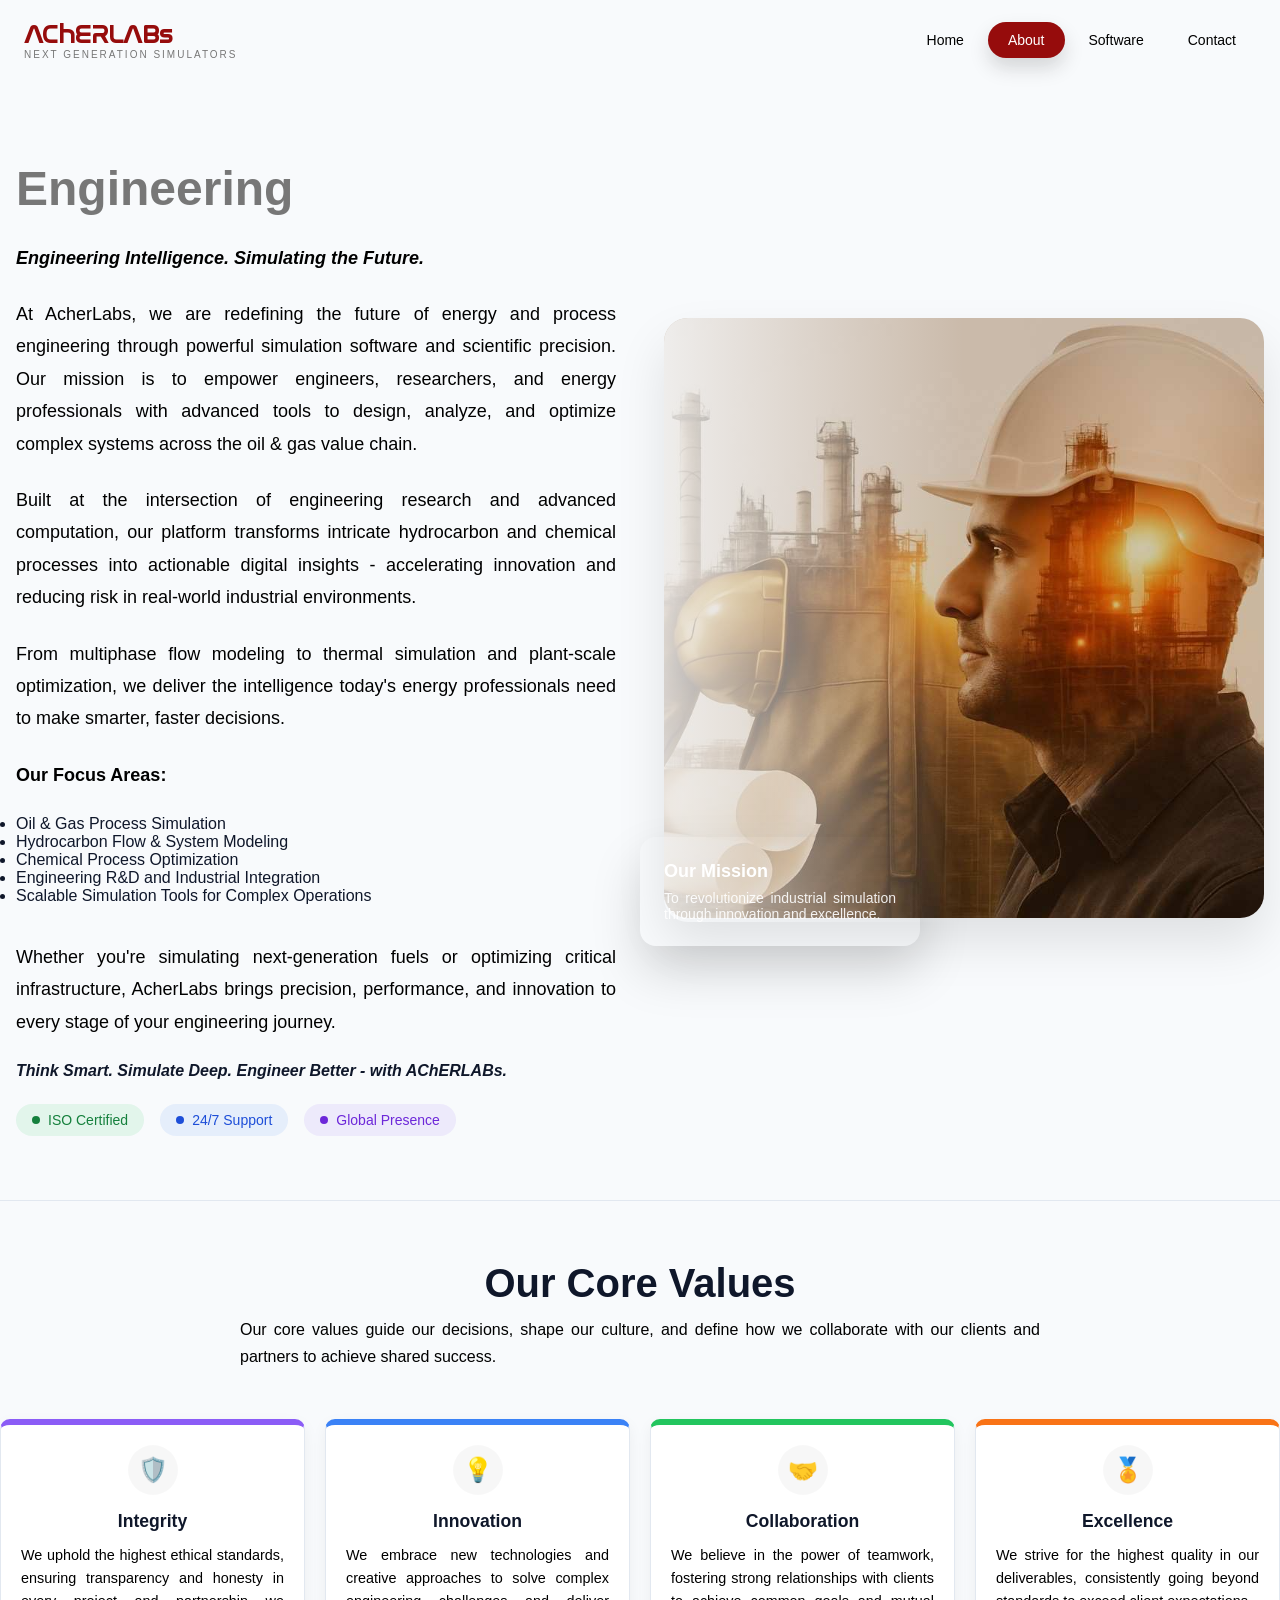
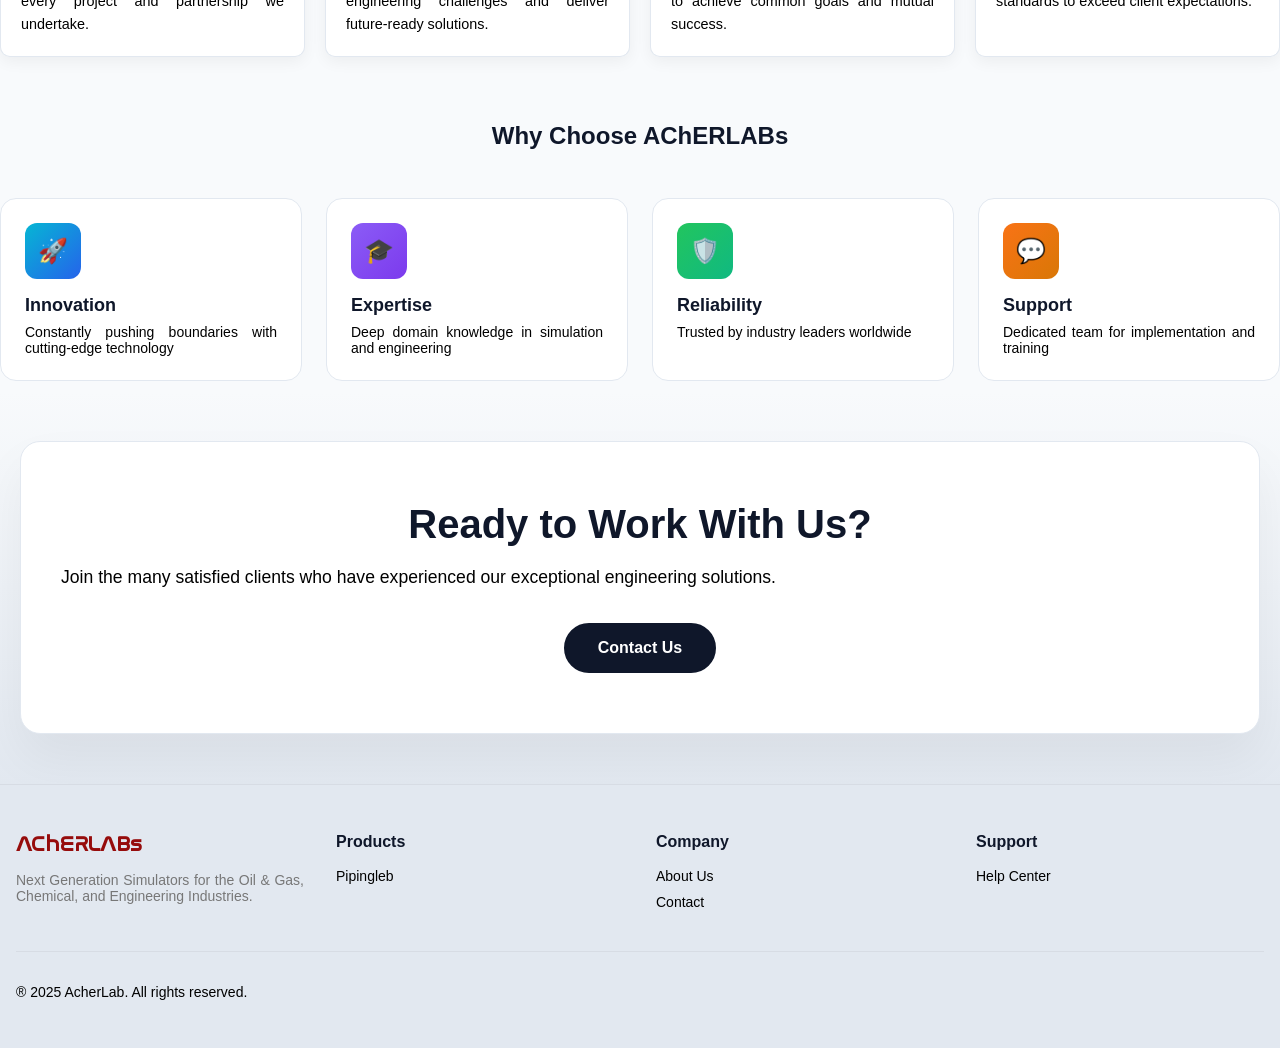
==== about.html @ 292c5714 "Add files via upload" ====
<!DOCTYPE html>
<html lang="en">
<head>
    <meta charset="UTF-8">
    <meta name="viewport" content="width=device-width, initial-scale=1.0">
    <title>AChERLABs - About Us</title>
    <link rel="stylesheet" href="style.css">
</head>
<body>
        <!-- Navigation -->
    <nav id="navbar">
        <div class="nav-container">
            <a href="index.html" class="logo-section">
                <div class="logo-text">
                    <span class="logo-name">AChERLABs</span>
                    <span class="logo-tagline">NEXT GENERATION SIMULATORS</span>
                </div>
            </a>
            
            <!-- YE SIRF EK LIST HAI (JO DESKTOP AUR MOBILE DONO KE LIYE KAAM KAREGI) -->
            <div class="nav-links">
                <a href="index.html" class="nav-btn">Home</a>
                <a href="about.html" class="nav-btn active">About</a>
                <a href="software.html" class="nav-btn">Software</a>
                <a href="contact.html" class="nav-btn">Contact</a>
            </div>
            
            <!-- Mobile Menu Button (OnClick hataya gaya hai) -->
            <button class="mobile-menu-btn">
                <svg fill="none" stroke="currentColor" viewBox="0 0 24 24">
                    <path stroke-linecap="round" stroke-linejoin="round" stroke-width="2" d="M4 6h16M4 12h16M4 18h16"></path>
                </svg>
            </button>
        </div>
        
        <!-- NICHE WALA DUPLICATE MOBILE-MENU DIV DELETE KAR DIYA GAYA HAI -->
    </nav>

    <!-- About Page Content -->
    <div class="about-page">
        <div class="about-container">
            <div class="about-grid">
                <div class="about-content">
                    <h1>Engineering <span class="gradient">Intelligence</span></h1>

                    <p class="tagline"><strong><span class="italic-text">Engineering Intelligence. Simulating the Future.</span></strong></p>

                    <p>At AcherLabs, we are redefining the future of energy and process engineering through powerful simulation software and scientific precision. Our mission is to empower engineers, researchers, and energy professionals with advanced tools to design, analyze, and optimize complex systems across the oil & gas value chain.</p>

                    <p>Built at the intersection of engineering research and advanced computation, our platform transforms intricate hydrocarbon and chemical processes into actionable digital insights - accelerating innovation and reducing risk in real-world industrial environments.</p>

                    <p>From multiphase flow modeling to thermal simulation and plant-scale optimization, we deliver the intelligence today's energy professionals need to make smarter, faster decisions.</p>

                    <div class="focus-areas">
                        <p class="tagline"><strong>Our Focus Areas:</strong></p>
                        <ul>
                            <li>Oil & Gas Process Simulation</li>
                            <li>Hydrocarbon Flow & System Modeling</li>
                            <li>Chemical Process Optimization</li>
                            <li>Engineering R&D and Industrial Integration</li>
                            <li>Scalable Simulation Tools for Complex Operations</li>
                        </ul>
                    </div>
                    <br><br>
					<p class="full-width">
                       Whether you're simulating next-generation fuels or optimizing critical infrastructure, AcherLabs brings precision, performance, and innovation to every stage of your engineering journey.
                    </p>
                    <strong><span class="italic-text">Think Smart. Simulate Deep. Engineer Better - with AChERLABs.</span></strong>
                </div>

                <div class="about-image">
                    <img src="acherlab-images/beg.png" alt="About AChERLABs">
                    <div class="about-image-overlay"></div>
                    <div class="mission-card">
                        <h4>Our Mission</h4>
                        <p>To revolutionize industrial simulation through innovation and excellence.</p>
                    </div>
                </div>
            </div>                                        
                    <!--<div class="about-stats">
                        <div class="stat-box">
                            <div class="number">10+</div>
                            <div class="label">Years Experience</div>
                        </div>
                        <div class="stat-box">
                            <div class="number">500+</div>
                            <div class="label">Projects Completed</div>
                        </div>
                        <div class="stat-box">
                            <div class="number">50+</div>
                            <div class="label">Expert Engineers</div>
                        </div>
                        <div class="stat-box">
                            <div class="number">100+</div>
                            <div class="label">Global Clients</div>
                        </div>
                    </div>-->
                    
                    <div class="about-badges">
                        <div class="badge green">
                            <span class="badge-dot-sm"></span>
                            ISO Certified
                        </div>
                        <div class="badge blue">
                            <span class="badge-dot-sm"></span>
                            24/7 Support
                        </div>
                        <div class="badge purple">
                            <span class="badge-dot-sm"></span>
                            Global Presence
                        </div>
                    </div>
                </div>
            <!-- Core Values Section (New) -->
            <div class="core-values-section">
                
                <div class="cv-header">
                    <h2>Our Core Values</h2>
                    <p>Our core values guide our decisions, shape our culture, and define how we collaborate with our clients and partners to achieve shared success.</p>
                </div>

                <div class="values-grid">
                    
                    <!-- Card 1: Integrity -->
                    <div class="value-card purple">
                        <div class="value-icon">🛡️</div>
                        <h3>Integrity</h3>
                        <p>We uphold the highest ethical standards, ensuring transparency and honesty in every project and partnership we undertake.</p>
                    </div>

                    <!-- Card 2: Innovation -->
                    <div class="value-card blue">
                        <div class="value-icon">💡</div>
                        <h3>Innovation</h3>
                        <p>We embrace new technologies and creative approaches to solve complex engineering challenges and deliver future-ready solutions.</p>
                    </div>

                    <!-- Card 3: Collaboration -->
                    <div class="value-card green">
                        <div class="value-icon">🤝</div>
                        <h3>Collaboration</h3>
                        <p>We believe in the power of teamwork, fostering strong relationships with clients to achieve common goals and mutual success.</p>
                    </div>

                    <!-- Card 4: Excellence -->
                    <div class="value-card orange">
                        <div class="value-icon">🏅</div>
                        <h3>Excellence</h3>
                        <p>We strive for the highest quality in our deliverables, consistently going beyond standards to exceed client expectations.</p>
                    </div>

                </div>
            </div>

        </div>
		
            <!-- Why Choose Section -->
            <div class="why-choose">
                <h2 class="section-title" style="margin-bottom: 48px;">Why Choose <span class="gradient">AChERLABs</span></h2>
                <div class="why-grid">
                    <div class="why-card">
                        <div class="icon-box icon-cyan">🚀</div>
                        <h3>Innovation</h3>
                        <p>Constantly pushing boundaries with cutting-edge technology</p>
                    </div>
                    <div class="why-card">
                        <div class="icon-box icon-purple">🎓</div>
                        <h3>Expertise</h3>
                        <p>Deep domain knowledge in simulation and engineering</p>
                    </div>
                    <div class="why-card">
                        <div class="icon-box icon-green">🛡️</div>
                        <h3>Reliability</h3>
                        <p>Trusted by industry leaders worldwide</p>
                    </div>
                    <div class="why-card">
                        <div class="icon-box icon-orange">💬</div>
                        <h3>Support</h3>
                        <p>Dedicated team for implementation and training</p>
                    </div>
                </div>
            </div>
        </div>
    </div>
    
	<!-- CTA Section (Ready to Work With Us - Only Contact Button) -->
        <section class="cta-about-section">
            <div class="cta-box">
                <h2>Ready to Work With Us?</h2>
                <p>Join the many satisfied clients who have experienced our exceptional engineering solutions.</p>
                
                <div class="cta-buttons">
                    <a href="contact.html" class="btn-white-bg">Contact Us</a>
                </div>
            </div>
        </section>

    </div>
	
    <!-- Footer -->
    <footer>
        <div class="footer-container">
            <div class="footer-grid">
                <div class="footer-brand">
                    <a href="index.html" class="logo-section">
                        <span class="logo-name" style="font-size: 20px;">AChERLABs</span>
                    </a>
                    <p>Next Generation Simulators for the Oil & Gas, Chemical, and Engineering Industries.</p>
                </div>
                
                <div class="footer-col">
                    <h4>Products</h4>
                    <ul>
                        <li><a href="software.html">Pipingleb</a></li>
                        <!--<li><a href="software.html">Features</a></li>
                        <li><a href="contact.html">Pricing</a></li>
                        <li><a href="#">Updates</a></li>-->
                    </ul>
                </div>
                
                <div class="footer-col">
                    <h4>Company</h4>
                    <ul>
                        <li><a href="about.html">About Us</a></li>
                        <!--<li><a href="#">Careers</a></li>
                        <li><a href="#">News</a></li>-->
                        <li><a href="contact.html">Contact</a></li>
                    </ul>
                </div>
                
                <div class="footer-col">
                    <h4>Support</h4>
                    <ul>
                        <!--<li><a href="#">Documentation</a></li>-->
                        <li><a href="#">Help Center</a></li>
                        <!--<li><a href="#">Community</a></li>
                        <li><a href="#">Status</a></li>-->
                    </ul>
                </div>
            </div>
            
            <div class="footer-bottom">
                <p>® 2025 AcherLab. All rights reserved.</p>
                <!--<div class="footer-links">
                    <a href="#">Privacy Policy</a>
                    <a href="#">Terms of Service</a>-->
                </div>
            </div>
        </div>
    </footer>

    <script src="script.js"></script>
</body>
</html>
---- style.css ----
/* ============================================
   AChERLABs Website - Main Stylesheet
   THEME: SOFT LIGHT (Professional & Clean)
   ============================================ */

/* ============================================
   TABLE OF CONTENTS
   ============================================
   1. ROOT & GLOBAL SETTINGS
   2. REUSABLE COMPONENTS
   3. PAGE: HOME
   4. PAGE: ABOUT
   5. PAGE: SOFTWARE
   6. PAGE: CONTACT
   7. FORMS & DOWNLOAD STYLES
   8. ANIMATIONS & KEYFRAMES
   9. RESPONSIVE STYLES
   ============================================ */

/* ============================================
   1. ROOT & GLOBAL SETTINGS
   ============================================ */

@font-face {
    font-family: 'nasalization';
    src: url('fonts/Nasalization-Regular.woff2') format('woff2'),
         url('fonts/Nasalization-Regular.woff') format('woff');
    font-weight: normal;
    font-style: normal;
}

* {
    margin: 0;
    padding: 0;
    box-sizing: border-box;
}

.italic-text {
    font-style: italic;
}

body {
    font-family: 'Segoe UI', Tahoma, Geneva, Verdana, sans-serif;
    background: #f8fafc;
    color: #0f172a;
    overflow-x: hidden;
}

p {
    text-align: justify;
    white-space: normal;
    word-wrap: break-word;
    word-break: keep-all;
    hyphens: none; /* Hyphen (-) ko disable kar deta hai */
}

/* ============================================
   2. REUSABLE COMPONENTS
   ============================================ */

/* A. Navigation */
nav {
    position: fixed;
    top: 0;
    left: 0;
    right: 0;
    z-index: 1000;
    padding: 0 24px;
    transition: all 0.3s ease;
    background: rgba(248, 250, 252, 0.9);
    backdrop-filter: blur(12px);
}

nav.scrolled {
    background: rgba(255, 255, 255, 0.95);
    box-shadow: 0 4px 20px rgba(0, 0, 0, 0.05);
}

.nav-container {
    max-width: 1280px;
    margin: 0 auto;
    display: flex;
    align-items: center;
    justify-content: space-between;
    height: 80px;
}

.logo-section {
    display: flex;
    align-items: center;
    gap: 12px;
    cursor: pointer;
    text-decoration: none;
}

.logo-section:hover .logo-img {
    transform: scale(1.1);
}

.logo-text {
    display: flex;
    flex-direction: column;
}

.logo-name {
    font-family: 'nasalization', sans-serif;
    text-transform: none !important;
    font-variant: normal !important;
    font-size: 24px;
    font-weight: bold;
    color: #960c0c;
}

.logo-tagline {
    font-size: 10px;
    color: #777777;
    letter-spacing: 2px;
}

.nav-links {
    display: flex;
    gap: 4px;
    transition: all 0.3s ease;
}

.nav-btn {
    padding: 10px 20px;
    border-radius: 50px;
    font-size: 14px;
    font-weight: 500;
    cursor: pointer;
    transition: all 0.3s ease;
    border: none;
    background: transparent;
    color: #000000;
    text-decoration: none;
    display: inline-block;
}

.nav-btn:hover {
    color: #0f172a;
    background: rgba(0, 0, 0, 0.05);
}

.nav-btn.active {
    background: #960c0c;
    color: #fff;
    box-shadow: 0 10px 20px rgba(0, 0, 0, 0.15); /* Changed to Black */
}

.mobile-menu-btn {
    display: none;
    padding: 8px;
    border-radius: 8px;
    background: rgba(0, 0, 0, 0.05);
    border: none;
    cursor: pointer;
}

.mobile-menu-btn svg {
    width: 24px;
    height: 24px;
    stroke: #0f172a;
}

/* B. Buttons */
.btn-primary {
    padding: 16px 32px;
    border-radius: 50px;
    background: linear-gradient(to right, #960c0c);
    color: #fff;
    font-size: 18px;
    font-weight: 600;
    border: none;
    cursor: pointer;
    box-shadow: 0 10px 25px rgba(0, 0, 0, 0.2); /* Changed to Black */
    transition: all 0.3s ease;
    text-decoration: none;
    display: inline-block;
}

.btn-primary:hover {
    transform: scale(1.05);
    box-shadow: 0 15px 30px rgba(0, 0, 0, 0.3); /* Changed to Black */
}

.btn-secondary {
    padding: 16px 32px;
    border-radius: 50px;
    background: rgba(15, 23, 42, 0.05);
    border: 1px solid rgba(15, 23, 42, 0.1);
    color: #0f172a;
    font-size: 18px;
    font-weight: 600;
    cursor: pointer;
    transition: all 0.3s ease;
    text-decoration: none;
    display: inline-block;
}

.btn-secondary:hover {
    background: rgba(15, 23, 42, 0.1);
}

/* C. Footer */
footer {
    background: #e2e8f0;
    border-top: 1px solid rgba(0, 0, 0, 0.05);
    padding: 48px 16px;
    color: #334155;
}

.footer-container {
    max-width: 1280px;
    margin: 0 auto;
}

.footer-grid {
    display: grid;
    grid-template-columns: repeat(4, 1fr);
    gap: 32px;
    margin-bottom: 32px;
}

.footer-brand .logo-section {
    margin-bottom: 16px;
}

.footer-brand p {
    color: #777777;
    font-size: 14px;
}

.footer-col h4 {
    color: #0f172a;
    font-weight: 600;
    margin-bottom: 16px;
}

.footer-col ul {
    list-style: none;
}

.footer-col li {
    margin-bottom: 8px;
}

.footer-col a {
    color: #000000;
    font-size: 14px;
    text-decoration: none;
    transition: color 0.3s ease;
}

.footer-col a:hover {
    color: #0f172a;
}

.footer-bottom {
    padding-top: 32px;
    border-top: 1px solid rgba(0, 0, 0, 0.05);
    display: flex;
    justify-content: space-between;
    align-items: center;
    flex-wrap: wrap;
    gap: 16px;
}

.footer-bottom p {
    color: #000000;
    font-size: 14px;
}

.footer-links {
    display: flex;
    gap: 24px;
}

.footer-links a {
    color: #000000;
    font-size: 14px;
    text-decoration: none;
    transition: color 0.3s ease;
}

.footer-links a:hover {
    color: #0f172a;
}

/* D. Modals */
.modal {
    display: none;
    position: fixed;
    z-index: 2000;
    left: 0;
    top: 0;
    width: 100%;
    height: 100%;
    background-color: rgba(15, 23, 42, 0.5);
    backdrop-filter: blur(5px);
}

.modal-content {
    background: #fff;
    margin: 8% auto;
    padding: 40px;
    border: 1px solid #e2e8f0;
    width: 90%;
    max-width: 500px;
    border-radius: 15px;
    text-align: center;
    box-shadow: 0 25px 50px rgba(0,0,0,0.1);
    position: relative;
    color: #0f172a;
}

.close {
    position: absolute;
    top: 15px;
    right: 20px;
    color: #94a3b8;
    font-size: 30px;
    cursor: pointer;
    transition: 0.3s;
}

.close:hover {
    color: #0f172a;
}

.modal-btn {
    background: linear-gradient(to right, #960c0c);
    color: #fff;
    padding: 16px 32px;
    border: none;
    width: 100%;
    border-radius: 50px;
    font-weight: 600;
    font-size: 1rem;
    cursor: pointer;
    margin-top: 10px;
    transition: all 0.3s ease;
    box-shadow: 0 10px 20px rgba(0, 0, 0, 0.15); /* Changed to Black */
}

.modal-btn:hover {
    transform: translateY(-2px);
    box-shadow: 0 15px 30px rgba(0, 0, 0, 0.25); /* Changed to Black */
}

/* ============================================
   3. PAGE: HOME
   ============================================ */

/* A. Hero Section */
.hero {
    display: flex;
    flex-direction: column;
    background: #f8fafc;
    position: relative;
    width: 100%;
}

/* Slider Area */
.hero-bg-slider {
    position: relative;
    width: 100%;
    height: 700px;
    overflow: hidden;
    margin-top: 80px;
    flex-shrink: 0;
    background-color: #e2e8f0;
}

.hero-bg-slider .slide {
    position: absolute;
    inset: 0;
    width: 100%;
    height: 100%;
    background-size: cover;
    background-position: center center;
    background-repeat: no-repeat;
    opacity: 0;
    transition: opacity 1s ease-in-out;
    z-index: 0;
}

.hero-bg-slider .slide.active {
    opacity: 1;
}

/* Scroll Indicator */
.scroll-indicator {
    position: absolute;
    bottom: 20px;
    left: 50%;
    transform: translateX(-50%);
    z-index: 5;
    animation: bounce 2s infinite;
    cursor: pointer;
}

@keyframes bounce {
    0%, 20%, 50%, 80%, 100% {transform: translateX(-50%) translateY(0);}
    40% {transform: translateX(-50%) translateY(-10px);}
    60% {transform: translateX(-50%) translateY(-5px);}
}

/* Hero Bottom Layout */
.hero-bottom-wrapper {
    display: flex;
    align-items: center;
    justify-content: space-between;
    max-width: 1280px;
    margin: 0 auto;
    padding: 60px 24px;
    gap: 50px;
    background: #f8fafc;
    flex-wrap: wrap;
}

.hero-left-col {
    flex: 1.5;
    min-width: 300px;
    order: 1;
}

.hero-content {
    text-align: left;
}

.badge-dot {
    width: 8px;
    height: 8px;
    border-radius: 50%;
    background: #22c55e;
    animation: pulse 2s ease-in-out infinite;
    display: inline-block;
    margin-right: 8px;
}

.badge-text {
    font-size: 14px;
    color: #000000;
}

.hero h1 {
    font-size: 3rem;
    font-weight: bold;
    margin-bottom: 24px;
    line-height: 1.2;
    color: #0f172a;
}

.hero h1 span.gradient {
    background: linear-gradient(to right, #960c0c);
    -webkit-background-clip: text;
    -webkit-text-fill-color: transparent;
    background-clip: text;
}

.hero p {
    font-size: 18px;
    color: #777777;
    margin-bottom: 40px;
    max-width: 700px;
    line-height: 1.7;
}

.hero-buttons {
    display: flex;
    gap: 16px;
    justify-content: flex-start;
    flex-wrap: wrap;
}

/* Right Side: Image Box */
.hero-right-col {
    flex: 1.5;
    min-width: 300px;
    order: 2;
    position: relative;
}

.image-box {
    position: relative;
    border-radius: 10px;
    overflow: hidden;
    box-shadow: 0 25px 50px rgba(0,0,0,0.1);
    background: linear-gradient(to right, #960c0c);
    padding: 3px;
}

.image-box img {
    width: 100%;
    height: auto;
    display: block;
    border-radius: 14px;
    background: #f8fafc;
}

/* Mobile Responsive */
@media (max-width: 768px) {
    .hero-bg-slider {
        height: 400px;
    }
    .hero-bottom-wrapper {
        flex-direction: column;
        padding: 40px 16px;
    }
    .hero-left-col {
        order: 1;
    }
    .hero-right-col {
        order: 2;
    }
    .hero-content {
        text-align: center;
    }
    .hero-buttons {
        justify-content: center;
    }
    .hero h1 {
        font-size: 2rem;
    }
}

/* B. Industries Section */
.industries {
    padding: 80px 20px;
    background: #ffffff;
}

.section-title {
    text-align: center;
    margin-bottom: 64px;
}

.section-title h2 {
    font-size: 2.5rem;
    font-weight: bold;
    color: #777777;
    margin-bottom: 16px;
}

.section-title h2 span.gradient {
    background: linear-gradient(to right, #960c0c);
    -webkit-background-clip: text;
    -webkit-text-fill-color: transparent;
    background-clip: text;
}

.section-title p {
    color: #000000;
    font-size: 18px;
    max-width: 600px;
    margin: 0 auto;
}

.industries-container {
    max-width: 1280px;
    margin: 0 auto;
    display: flex;
    flex-direction: column;
    gap: 60px;
}

.industry-row {
    display: flex;
    align-items: center;
    gap: 50px;
    flex-wrap: wrap;
}

.industry-row.reverse {
    flex-direction: row-reverse;
}

.industry-content {
    flex: 1;
    min-width: 300px;
}

.industry-content h3 {
    font-size: 2rem;
    font-weight: bold;
    color: #777777;
    margin-bottom: 16px;
}

.industry-content h3 span.gradient {
    background: linear-gradient(to right, #960c0c);
    -webkit-background-clip: text;
    -webkit-text-fill-color: transparent;
    background-clip: text;
}

.industry-content p {
    color: #000000;
    font-size: 1rem;
    line-height: 1.8;
    margin-bottom: 24px;
}

.industry-btn {
    display: inline-block;
    padding: 12px 28px;
    border-radius: 50px;
    background: linear-gradient(to right, #960c0c);
    color: #fff;
    font-weight: 500;
    text-decoration: none;
    transition: transform 0.3s ease, box-shadow 0.3s ease;
}

.industry-btn:hover {
    transform: translateY(-3px);
    box-shadow: 0 10px 20px rgba(0, 0, 0, 0.15); /* Changed to Black */
}

.industry-image {
    flex: 1.2;
    min-width: 300px;
    position: relative;
}

.industry-image img {
    width: 100%;
    height: 400px;
    object-fit: cover;
    border-radius: 16px;
    box-shadow: 0 25px 50px rgba(0,0,0,0.1);
    transition: transform 0.5s ease;
}

.industry-row:hover .industry-image img {
    transform: scale(1.03);
}

.industry-num {
    position: absolute;
    top: -20px;
    left: -20px;
    width: 60px;
    height: 60px;
    background: linear-gradient(to right, #960c0c);
    border-radius: 50%;
    display: flex;
    align-items: center;
    justify-content: center;
    font-size: 1.5rem;
    font-weight: bold;
    color: #fff;
    box-shadow: 0 10px 20px rgba(0,0,0,0.1);
}

@media (max-width: 768px) {
    .industry-row, .industry-row.reverse {
        flex-direction: column;
        text-align: center;
    }
    .industry-num {
        top: -10px;
        left: 50%;
        transform: translateX(-50%);
    }
    .industry-content h3 {
        font-size: 1.5rem;
        margin-top: 20px;
    }
}

/* C. Features Section */
.features {
    padding: 80px 16px;
    background: #f8fafc;
}

.features-grid {
    display: grid;
    grid-template-columns: repeat(3, 1fr);
    gap: 32px;
    max-width: 1280px;
    margin: 0 auto;
}

.feature-card {
    position: relative;
    padding: 32px;
    border-radius: 16px;
    background: #ffffff;
    border: 1px solid #e2e8f0;
    transition: all 0.3s ease;
}

.feature-card:hover {
    border-color: #3b82f6;
    box-shadow: 0 10px 30px rgba(0,0,0,0.05);
}

.feature-card .icon {
    font-size: 40px;
    margin-bottom: 16px;
}

.feature-card h3 {
    font-size: 20px;
    font-weight: bold;
    color: #0f172a;
    margin-bottom: 12px;
}

.feature-card p {
    color: #000000;
}

/* ============================================
   4. PAGE: ABOUT
   ============================================ */

.about-page {
    padding-top: 96px;
    background: #f8fafc;
    min-height: 100vh;
}

.about-container {
    max-width: 1280px;
    margin: 0 auto;
    padding: 64px 16px;
}

.about-grid {
    display: grid;
    grid-template-columns: 1fr 1fr;
    gap: 48px;
    align-items: center;
    min-height: 80vh;
}

.about-content h1 {
    font-size: 3rem;
    font-weight: bold;
    color: #777777;
    margin-bottom: 24px;
    line-height: 1.2;
}

.about-content h1 span.gradient {
    background: linear-gradient(to right, #960c0c);
    -webkit-background-clip: text;
    -webkit-text-fill-color: transparent;
    background-clip: text;
}

.about-content p {
    font-size: 18px;
    color: #000000;
    line-height: 1.8;
    margin-bottom: 24px;
}

.about-stats {
    display: grid;
    grid-template-columns: 1fr 1fr;
    gap: 24px;
    margin-top: 32px;
}

.stat-box {
    text-align: center;
    padding: 16px;
    border-radius: 12px;
    background: rgba(255, 255, 255, 0.5);
    border: 1px solid #e2e8f0;
}

.stat-box .number {
    font-size: 28px;
    font-weight: bold;
    background: linear-gradient(to right, #960c0c);
    -webkit-background-clip: text;
    -webkit-text-fill-color: transparent;
    background-clip: text;
}

.stat-box .label {
    color: #000000;
    font-size: 14px;
    margin-top: 4px;
}

.about-badges {
    display: flex;
    flex-wrap: wrap;
    gap: 16px;
    margin-top: 24px;
}

.badge {
    display: flex;
    align-items: center;
    gap: 8px;
    padding: 8px 16px;
    border-radius: 50px;
    font-size: 14px;
}

.badge.green {
    background: rgba(34, 197, 94, 0.1);
    color: #15803d;
}

.badge.blue {
    background: rgba(59, 130, 246, 0.1);
    color: #1d4ed8;
}

.badge.purple {
    background: rgba(139, 92, 246, 0.1);
    color: #6d28d9;
}

.badge-dot-sm {
    width: 8px;
    height: 8px;
    border-radius: 50%;
}

.badge.green .badge-dot-sm {
    background: #15803d;
}

.badge.blue .badge-dot-sm {
    background: #1d4ed8;
}

.badge.purple .badge-dot-sm {
    background: #6d28d9;
}

.about-image {
    position: relative;
}

.about-image img {
    width: 100%;
    height: 600px;
    object-fit: cover;
    border-radius: 24px;
    box-shadow: 0 25px 50px rgba(0,0,0,0.1);
}

.about-image-overlay {
    position: absolute;
    inset: 0;
    background: linear-gradient(to left, transparent, transparent, rgba(248, 250, 252, 0.8));
    border-radius: 24px;
}

/* Core Values Section */
.core-values-section {
    padding: 60px 0;
    border-top: 1px solid #e2e8f0;
}

.cv-header {
    text-align: center;
    margin-bottom: 48px;
    max-width: 800px;
    margin-left: auto;
    margin-right: auto;
}

.cv-header h2 {
    font-size: 2.5rem;
    font-weight: bold;
    color: #0f172a;
    margin-bottom: 10px;
}

.cv-header p {
    color: #000000;
    font-size: 1rem;
    line-height: 1.7;
}

.values-grid {
    display: grid;
    grid-template-columns: repeat(4, 1fr);
    gap: 20px;
}

.value-card {
    background: #ffffff;
    padding: 20px;
    border-radius: 10px;
    text-align: center;
    transition: transform 0.1s ease;
    position: relative;
    overflow: hidden;
    box-shadow: 0 5px 15px rgba(0,0,0,0.05);
    border: 1px solid #e2e8f0;
}

.value-card:hover {
    transform: translateY(-5px);
    border-color: #cbd5e1;
}

.value-card.purple {
    border-top: 6px solid #8b5cf6;
}

.value-card.blue {
    border-top: 6px solid #3b82f6;
}

.value-card.green {
    border-top: 6px solid #22c55e;
}

.value-card.orange {
    border-top: 6px solid #f97316;
}

.value-icon {
    width: 50px;
    height: 50px;
    margin: 0 auto 16px;
    display: flex;
    align-items: center;
    justify-content: center;
    font-size: 24px;
    background: rgba(0,0,0,0.03);
    border-radius: 50%;
}

.value-card h3 {
    font-size: 1.1rem;
    font-weight: bold;
    color: #0f172a;
    margin-bottom: 12px;
}

.value-card p {
    font-size: 0.9rem;
    color: #000000;
    line-height: 1.6;
}

/* Why Choose */
.mission-card {
    position: absolute;
    bottom: -24px;
    left: -24px;
    padding: 24px;
    border-radius: 16px;
    background: linear-gradient(to bottom right, #960c0c);
    max-width: 280px;
    box-shadow: 0 25px 50px rgba(0, 0, 0, 0.15); /* Changed to Black */
}

.mission-card h4 {
    color: #fff;
    font-size: 18px;
    font-weight: bold;
    margin-bottom: 8px;
}

.mission-card p {
    color: rgba(255, 255, 255, 0.9);
    font-size: 14px;
}

.why-choose {
    margin-top: 5px;
}

.why-grid {
    display: grid;
    grid-template-columns: repeat(4, 1fr);
    gap: 24px;
}

.why-card {
    padding: 24px;
    border-radius: 16px;
    background: #ffffff;
    border: 1px solid #e2e8f0;
    transition: all 0.3s ease;
}

.why-card:hover {
    border-color: #cbd5e1;
    box-shadow: 0 10px 20px rgba(0,0,0,0.05);
}

.why-card .icon-box {
    width: 56px;
    height: 56px;
    border-radius: 12px;
    display: flex;
    align-items: center;
    justify-content: center;
    font-size: 24px;
    margin-bottom: 16px;
    transition: transform 0.3s ease;
}

.why-card:hover .icon-box {
    transform: scale(1.1);
}

.why-card h3 {
    font-size: 18px;
    font-weight: 600;
    color: #0f172a;
    margin-bottom: 8px;
}

.why-card p {
    color: #000000;
    font-size: 14px;
}

.icon-cyan {
    background: linear-gradient(to bottom right, #06b6d4, #2563eb);
}

.icon-purple {
    background: linear-gradient(to bottom right, #8b5cf6, #7c3aed);
}

.icon-green {
    background: linear-gradient(to bottom right, #22c55e, #10b981);
}

.icon-orange {
    background: linear-gradient(to bottom right, #f97316, #d97706);
}

/* CTA Section */
.cta-about-section {
    text-align: center;
    padding: 50px 20px;
    background: linear-gradient(to bottom, #f8fafc, #e2e8f0);
    margin-top: 10px;
}

.cta-box {
    max-width: 1500px;
    margin: 0 auto;
    padding: 60px 40px;
    border-radius: 20px;
    background: #ffffff;
    border: 1px solid #e2e8f0;
    box-shadow: 0 25px 50px rgba(0,0,0,0.05);
}

.cta-box h2 {
    font-size: 2.5rem;
    font-weight: bold;
    color: #0f172a;
    margin-bottom: 16px;
}

.cta-box p {
    color: #000000;
    font-size: 1.1rem;
    margin-bottom: 32px;
    line-height: 1.6;
}

.cta-buttons {
    display: flex;
    justify-content: center;
    gap: 16px;
    flex-wrap: wrap;
}

.btn-white-bg {
    display: inline-block;
    padding: 14px 32px;
    background: #0f172a;
    color: #fff;
    font-weight: 600;
    font-size: 1rem;
    border-radius: 50px;
    text-decoration: none;
    transition: all 0.3s ease;
    border: 2px solid #0f172a;
}

.btn-white-bg:hover {
    background: #1e293b;
    transform: translateY(-3px);
    box-shadow: 0 10px 20px rgba(0,0,0,0.1);
}

/* ============================================
   5. PAGE: SOFTWARE
   ============================================ */

.software-page {
    padding-top: 96px;
    background: #f8fafc;
    min-height: 100vh;
}

.software-container {
    max-width: 1280px;
    margin: 0 auto;
    padding: 64px 16px;
}

/* A. PipingLab Hero Section */
.pipingleb-section {
    position: relative;
    border-radius: 24px;
    overflow: hidden;
    margin-bottom: 80px;
    margin-top: 100px;
    background: #ffffff;
    border: 1px solid #e2e8f0;
}

.pipingleb-bg {
    position: absolute;
    inset: 0;
    background: linear-gradient(to right, rgba(59, 130, 246, 0.05), #ffffff, rgba(139, 92, 246, 0.05));
    z-index: 1;
}

.pipingleb-glow {
    position: absolute;
    inset: 0;
    z-index: 2;
    pointer-events: none;
}

.pipingleb-glow .glow-1 {
    position: absolute;
    top: 0;
    right: 0;
    width: 400px;
    height: 400px;
    background: rgba(59, 130, 246, 0.1);
    border-radius: 50%;
    filter: blur(80px);
}

.pipingleb-glow .glow-2 {
    position: absolute;
    bottom: 0;
    left: 0;
    width: 400px;
    height: 400px;
    background: rgba(139, 92, 246, 0.1);
    border-radius: 50%;
    filter: blur(80px);
}

.pipingleb-content {
    position: relative;
    z-index: 10;
    display: grid;
    grid-template-columns: 1fr 1fr;
    gap: 48px;
    align-items: center;
    padding: 64px;
}

.pipingleb-badge {
    display: inline-flex;
    align-items: center;
    gap: 8px;
    padding: 8px 16px;
    border-radius: 50px;
    background: linear-gradient(to right, #960c0c);
    color: #fff;
    font-size: 14px;
    font-weight: 500;
    margin-bottom: 24px;
}

.pipingleb-badge .pulse-dot {
    width: 8px;
    height: 8px;
    border-radius: 50%;
    background: #fff;
    animation: pulse 2s ease-in-out infinite;
}

.pipingleb-content h2 {
    font-size: 3rem;
    font-weight: bold;
    color: #960c0c;
    margin-bottom: 24px;
}

.pipingleb-content p {
    font-size: 18px;
    color: #000000;
    line-height: 1.7;
    margin-bottom: 24px;
}

.pipingleb-image {
    position: relative;
    display: flex;
    flex-direction: column;
    align-items: center;
    justify-content: center;
    min-height: 400px;
}

.pipingleb-image img {
    width: 100%;
    height: auto;
    max-height: 500px;
    object-fit: contain;
    border-radius: 16px;
    box-shadow: 0 25px 50px -12px rgba(0, 0, 0, 0.1);
}

.pipingleb-stats {
    position: absolute;
    bottom: -20px;
    left: 16px;
    right: 16px;
    display: flex;
    gap: 16px;
    z-index: 20;
}

.pipingleb-stat {
    flex: 1;
    padding: 16px;
    border-radius: 12px;
    background: rgba(255, 255, 255, 0.9);
    backdrop-filter: blur(8px);
    border: 1px solid #e2e8f0;
    text-align: center;
    box-shadow: 0 10px 20px rgba(0,0,0,0.05);
}

.pipingleb-stat .value {
    font-size: 20px;
    font-weight: bold;
}

.pipingleb-stat .value.cyan {
    color: #0891b2;
}

.pipingleb-stat .value.purple {
    color: #7c3aed;
}

.pipingleb-stat .value.orange {
    color: #ea580c;
}

.pipingleb-stat .label {
    font-size: 12px;
    color: #000000;
}

/* B. Capabilities Section */
.capabilities-clean-section {
    padding: 100px 20px;
    background-color: #ffffff;
    position: relative;
}

.cap-header {
    text-align: center;
    margin-bottom: 80px;
}

.cap-header h2 {
    font-size: 3rem;
    color: #0f172a;
    font-weight: 800;
}

.cap-grid {
    display: grid;
    grid-template-columns: repeat(2, 1fr);
    gap: 60px 80px;
    max-width: 1100px;
    margin: 0 auto;
    position: relative;
}

.cap-item {
    position: relative;
    padding-left: 20px;
    transition: all 0.3s ease;
}

.cap-item:hover {
    transform: translateX(10px);
}

.cap-num {
    position: absolute;
    top: -30px;
    left: -10px;
    font-size: 6rem;
    font-weight: 900;
    color: rgba(0, 0, 0, 0.03);
    line-height: 1;
    pointer-events: none;
    z-index: 0;
}

.cap-content {
    position: relative;
    z-index: 1;
}

.cap-title {
    font-size: 1.5rem;
    color: #0f172a;
    margin-bottom: 15px;
    font-weight: 700;
    display: flex;
    align-items: center;
}

.cap-icon {
    margin-right: 12px;
    font-size: 1.2rem;
    opacity: 0.8;
}

.cap-desc {
    color: #000000;
    font-size: 1rem;
    line-height: 1.7;
    margin-bottom: 20px;
}

.cap-line {
    width: 60px;
    height: 3px;
    background: linear-gradient(90deg, #3b82f6, transparent);
    border-radius: 5px;
}

/* C. Timeline Section */
.journey-section {
    padding: 100px 20px;
    background-color: #f8fafc;
    position: relative;
    overflow: hidden;
}

.section-header {
    text-align: center;
    margin-bottom: 60px;
}

.section-header h2 {
    font-size: 2.8rem;
    color: #0f172a;
    font-weight: 800;
}

.gradient-text {
    background: linear-gradient(90deg, #960c0c);
    -webkit-background-clip: text;
    -webkit-text-fill-color: transparent;
}

.timeline {
    position: relative;
    max-width: 800px;
    margin: 0 auto;
}

.timeline::before {
    content: '';
    position: absolute;
    left: 50%;
    transform: translateX(-50%);
    width: 2px;
    height: 100%;
    background: linear-gradient(to bottom, #960c0c);
    opacity: 0.2;
}

.timeline-step {
    display: flex;
    justify-content: space-between;
    align-items: center;
    margin-bottom: 50px;
    position: relative;
}

.step-content {
    width: 45%;
    text-align: right;
    padding-right: 30px;
}

.step-content.right {
    text-align: left;
    padding-left: 30px;
}

.step-number {
    width: 50px;
    height: 50px;
    background: #ffffff;
    border: 2px solid #3b82f6;
    border-radius: 50%;
    display: flex;
    align-items: center;
    justify-content: center;
    color: #3b82f6;
    font-weight: bold;
    font-size: 1.2rem;
    z-index: 1;
    position: absolute;
    left: 50%;
    transform: translateX(-50%);
    box-shadow: 0 0 20px rgba(59, 130, 246, 0.1);
}

.step-title {
    color: #0f172a;
    font-size: 1.3rem;
    margin-bottom: 8px;
}

.step-desc {
    color: #000000;
    font-size: 0.95rem;
    line-height: 1.5;
}

/* D. Split Security Section */
.split-section {
    display: flex;
    flex-wrap: wrap;
    min-height: 500px;
}

.split-left {
    flex: 1;
    min-width: 300px;
    background: #ffffff;
    padding: 80px 50px;
    display: flex;
    flex-direction: column;
    justify-content: center;
    position: relative;
}

.split-right {
    flex: 1;
    min-width: 300px;
    background: #f8fafc;
    padding: 80px 50px;
    display: flex;
    flex-direction: column;
    justify-content: center;
    position: relative;
}

.cyber-grid {
    position: absolute;
    top: 0;
    left: 0;
    right: 0;
    bottom: 0;
    background-image: linear-gradient(rgba(59, 130, 246, 0.05) 1px, transparent 1px), linear-gradient(90deg, rgba(59, 130, 246, 0.05) 1px, transparent 1px);
    background-size: 50px 50px;
    opacity: 0.5;
}

.big-text {
    font-size: 3rem;
    font-weight: 800;
    color: #0f172a;
    line-height: 1.1;
    margin-bottom: 20px;
}

.sub-text {
    color: #000000;
    font-size: 1.1rem;
    line-height: 1.7;
    max-width: 500px;
}

.feature-inline {
    display: flex;
    align-items: center;
    margin-top: 25px;
    padding: 15px 0;
    border-bottom: 1px solid #e2e8f0;
}

.feature-inline:last-child {
    border-bottom: none;
}

.inline-icon {
    width: 40px;
    height: 40px;
    background: #f1f5f9;
    border-radius: 10px;
    display: flex;
    align-items: center;
    justify-content: center;
    font-size: 1.2rem;
    margin-right: 20px;
    color: #3b82f6;
}

.inline-info h4 {
    color: #0f172a;
    font-size: 1.1rem;
    margin-bottom: 4px;
}

.inline-info p {
    color: #000000;
    font-size: 0.9rem;
}

/* E. Tags Section */
.tags-container {
    padding: 60px 20px;
    background: #ffffff;
    text-align: center;
}

.tags-wrapper {
    display: flex;
    flex-wrap: wrap;
    justify-content: center;
    gap: 15px;
    margin-top: 30px;
}

.tag-pill {
    background: #f8fafc;
    border: 1px solid #e2e8f0;
    padding: 10px 25px;
    border-radius: 50px;
    color: #334155;
    font-size: 0.9rem;
    transition: all 0.3s ease;
}

.tag-pill:hover {
    background: #eff6ff;
    border-color: #3b82f6;
    color: #3b82f6;
}

.tag-pill span {
    color: #3b82f6;
    font-weight: bold;
}

/* F. Features Grid */
.features-section h2 {
    font-size: 2rem;
    font-weight: bold;
    color: #0f172a;
    text-align: center;
    margin-bottom: 48px;
}

.features-section h2 span.gradient {
    background: linear-gradient(to right, #960c0c);
    -webkit-background-clip: text;
    -webkit-text-fill-color: transparent;
    background-clip: text;
}

.software-features-grid {
    display: grid;
    grid-template-columns: repeat(3, 1fr);
    gap: 24px;
    margin-bottom: 80px;
}

.software-feature {
    padding: 24px;
    border-radius: 16px;
    background: #ffffff;
    border: 1px solid #e2e8f0;
    transition: all 0.3s ease;
}

.software-feature:hover {
    border-color: #3b82f6;
    transform: translateY(-4px);
    box-shadow: 0 10px 20px rgba(0,0,0,0.05);
}

.software-feature .num {
    width: 40px;
    height: 40px;
    border-radius: 8px;
    background: linear-gradient(to bottom right, #960c0c);
    display: flex;
    align-items: center;
    justify-content: center;
    color: #fff;
    font-weight: bold;
    margin-bottom: 16px;
    transition: transform 0.3s ease;
}

.software-feature:hover .num {
    transform: scale(1.1);
}

.software-feature h3 {
    font-size: 18px;
    font-weight: 600;
    color: #0f172a;
    margin-bottom: 8px;
}

.software-feature p {
    color: #000000;
    font-size: 14px;
    line-height: 1.6;
}

/* G. CTA Section */
.cta-section {
    text-align: center;
    padding: 48px;
    border-radius: 24px;
    background: #ffffff;
    border: 1px solid #e2e8f0;
    margin-bottom: 60px;
}

.cta-section h2 {
    font-size: 2rem;
    font-weight: bold;
    color: #0f172a;
    margin-bottom: 16px;
}

.cta-section p {
    color: #000000;
    margin-bottom: 32px;
    max-width: 600px;
    margin-left: auto;
    margin-right: auto;
}

/* ============================================
   6. PAGE: CONTACT
   ============================================ */

.contact-page {
    padding-top: 96px;
    background: #f8fafc;
    min-height: 100vh;
}

.contact-container {
    max-width: 1280px;
    margin: 0 auto;
    padding: 64px 16px;
}

.contact-grid {
    display: grid;
    grid-template-columns: 1fr 1fr;
    gap: 48px;
}

.contact-image-box {
    width: 100%;
    margin-bottom: 30px;
    text-align: center;
}

.contact-image-box img {
    max-width: 100%;
    height: auto;
    border-radius: 16px;
    box-shadow: 0 10px 30px rgba(0,0,0,0.1);
}

.contact-form {
    padding: 32px;
    border-radius: 24px;
    background: #ffffff;
    border: 1px solid #e2e8f0;
}

.contact-form h2 {
    font-size: 24px;
    font-weight: bold;
    color: #0f172a;
    margin-bottom: 24px;
}

.form-group {
    margin-bottom: 24px;
}

.form-group label {
    display: block;
    font-size: 14px;
    color: #000000;
    margin-bottom: 8px;
}

.form-group input,
.form-group select,
.form-group textarea {
    width: 100%;
    padding: 12px 16px;
    border-radius: 12px;
    background: #f8fafc;
    border: 1px solid #e2e8f0;
    color: #0f172a;
    font-size: 14px;
    transition: border-color 0.3s ease;
}

.form-group input::placeholder,
.form-group textarea::placeholder {
    color: #94a3b8;
}

.form-group input:focus,
.form-group select:focus,
.form-group textarea:focus {
    outline: none;
    border-color: #3b82f6;
    background: #ffffff;
}

.form-group textarea {
    resize: none;
}

#responseMessage {
    margin-top: 15px;
    font-weight: bold;
    text-align: center;
    font-size: 0.9rem;
    color: #334155;
}

/* Contact Info Cards */
.contact-info {
    display: flex;
    flex-direction: column;
    gap: 32px;
}

.info-card,
.social-card,
.quick-links-card {
    background: #ffffff;
    border: 1px solid #e2e8f0;
    padding: 32px;
    border-radius: 24px;
    margin-bottom: 0;
}

.info-card h2,
.social-card h2,
.quick-links-card h2 {
    font-size: 24px;
    font-weight: bold;
    color: #0f172a;
    margin-bottom: 24px;
    border-bottom: 1px solid #f1f5f9;
    padding-bottom: 10px;
}

.info-item {
    display: flex;
    align-items: flex-start;
    gap: 16px;
    margin-bottom: 24px;
}

.info-item:last-child {
    margin-bottom: 0;
}

.info-icon {
    width: 48px;
    height: 48px;
    border-radius: 12px;
    background: #f8fafc;
    display: flex;
    align-items: center;
    justify-content: center;
    font-size: 20px;
    flex-shrink: 0;
    color: #3b82f6;
}

.info-item .label {
    font-size: 14px;
    color: #000000;
}

.info-item .value {
    font-size: 16px;
    color: #0f172a;
    font-weight: 500;
}

/* Social Links */
.social-links {
    display: flex;
    gap: 16px;
    flex-wrap: wrap;
}

.social-btn {
    flex: 1;
    padding: 12px;
    border-radius: 12px;
    background: #f8fafc;
    border: 1px solid #e2e8f0;
    color: #0f172a;
    font-size: 14px;
    font-weight: 500;
    cursor: pointer;
    transition: background 0.3s ease;
}

.social-btn:hover {
    background: #eff6ff;
    border-color: #3b82f6;
}

/* Quick Links */
.quick-links-grid {
    display: grid;
    grid-template-columns: 1fr 1fr;
    gap: 16px;
}

.quick-link-btn {
    padding: 12px 16px;
    border-radius: 12px;
    background: #f8fafc;
    border: 1px solid #e2e8f0;
    color: #0f172a;
    font-size: 14px;
    text-align: left;
    cursor: pointer;
    transition: all 0.3s ease;
}

.quick-link-btn:hover {
    color: #3b82f6;
    background: #eff6ff;
    border-color: #3b82f6;
}

/* ============================================
   7. FORMS & DOWNLOAD STYLES
   ============================================ */

#downloadForm {
    display: flex;
    flex-direction: column;
    gap: 16px;
}

#downloadForm input,
#downloadForm select {
    width: 100%;
    padding: 14px 16px;
    border-radius: 12px;
    background: #f8fafc;
    border: 1px solid #e2e8f0;
    color: #0f172a;
    font-size: 14px;
    transition: all 0.3s ease;
    box-sizing: border-box;
}

#downloadForm input::placeholder {
    color: #94a3b8;
}

#downloadForm input:focus,
#downloadForm select:focus {
    outline: none;
    border-color: #3b82f6;
    background: #ffffff;
}

.form-row {
    display: flex;
    gap: 10px;
}

.form-row input {
    width: 50%;
}

/* ============================================
   8. ANIMATIONS & KEYFRAMES
   ============================================ */

@keyframes pulse {
    0%, 100% { opacity: 0.4; transform: scale(1); }
    50% { opacity: 1; transform: scale(1.2); }
}

@keyframes pulse-red {
    0% { box-shadow: 0 0 0 0 rgba(220, 38, 38, 0.4); }
    70% { box-shadow: 0 0 0 12px rgba(220, 38, 38, 0); }
    100% { box-shadow: 0 0 0 0 rgba(220, 38, 38, 0); }
}

/* ============================================
   9. RESPONSIVE STYLES (Mobile View)
   ============================================ */

@media (max-width: 768px) {
    /* Navbar Mobile Logic */
    .nav-links {
        position: absolute;
        top: 80px;
        left: 0;
        right: 0;
        background: rgba(255, 255, 255, 0.98);
        backdrop-filter: blur(12px);
        flex-direction: column;
        padding: 20px;
        gap: 10px;
        display: none;
        border-top: 1px solid #e2e8f0;
        box-shadow: 0 10px 20px rgba(0,0,0,0.1);
    }
    .nav-links.show {
        display: flex;
    }
    .mobile-menu-btn {
        display: block;
    }
    .nav-btn {
        width: 100%;
        text-align: center;
        padding: 12px;
        color: #0f172a;
    }

    /* Hero Adjustments */
    .hero h1 {
        font-size: 2rem;
    }
    .hero p {
        font-size: 1rem;
        padding: 0 10px;
    }
    .hero-buttons {
        flex-direction: column;
        align-items: center;
        gap: 10px;
    }
    .btn-primary, .btn-secondary {
        width: 100%;
        max-width: 280px;
    }

    /* Grid Stacking for all sections */
    .industries-grid {
        grid-template-columns: 1fr;
    }
    .features-grid {
        grid-template-columns: 1fr;
    }
    .about-grid {
        grid-template-columns: 1fr;
    }
    .footer-grid {
        grid-template-columns: 1fr;
        text-align: center;
    }
    .why-grid {
        grid-template-columns: 1fr;
    }
    .software-features-grid {
        grid-template-columns: 1fr;
    }
    .contact-grid {
        grid-template-columns: 1fr;
    }
    .cap-grid {
        grid-template-columns: 1fr;
        gap: 40px;
    }

    /* Specific Layout Fixes */
    .pipingleb-content {
        grid-template-columns: 1fr;
        padding: 32px 16px;
    }
    .about-image img {
        height: 300px;
    }
    .mission-card {
        position: relative;
        left: 0;
        bottom: 0;
        margin-top: 20px;
        width: 100%;
        max-width: none;
    }
    .footer-bottom {
        flex-direction: column;
        text-align: center;
    }

    /* Modal Mobile Fix */
    .modal-content {
        margin: 20% auto;
        padding: 25px;
    }
    .form-row {
        flex-direction: column;
    }
    .form-row input {
        width: 100%;
    }

    /* Timeline Mobile Fix */
    .timeline::before {
        left: 20px;
    }
    .step-number {
        left: 20px;
        transform: translateX(-50%);
    }
    .step-content {
        width: 100%;
        padding-left: 60px !important;
        text-align: left !important;
        padding-right: 0 !important;
        margin-bottom: 20px;
    }

    /* Quick Links Mobile Fix */
    .quick-links-grid {
        grid-template-columns: 1fr;
    }
}
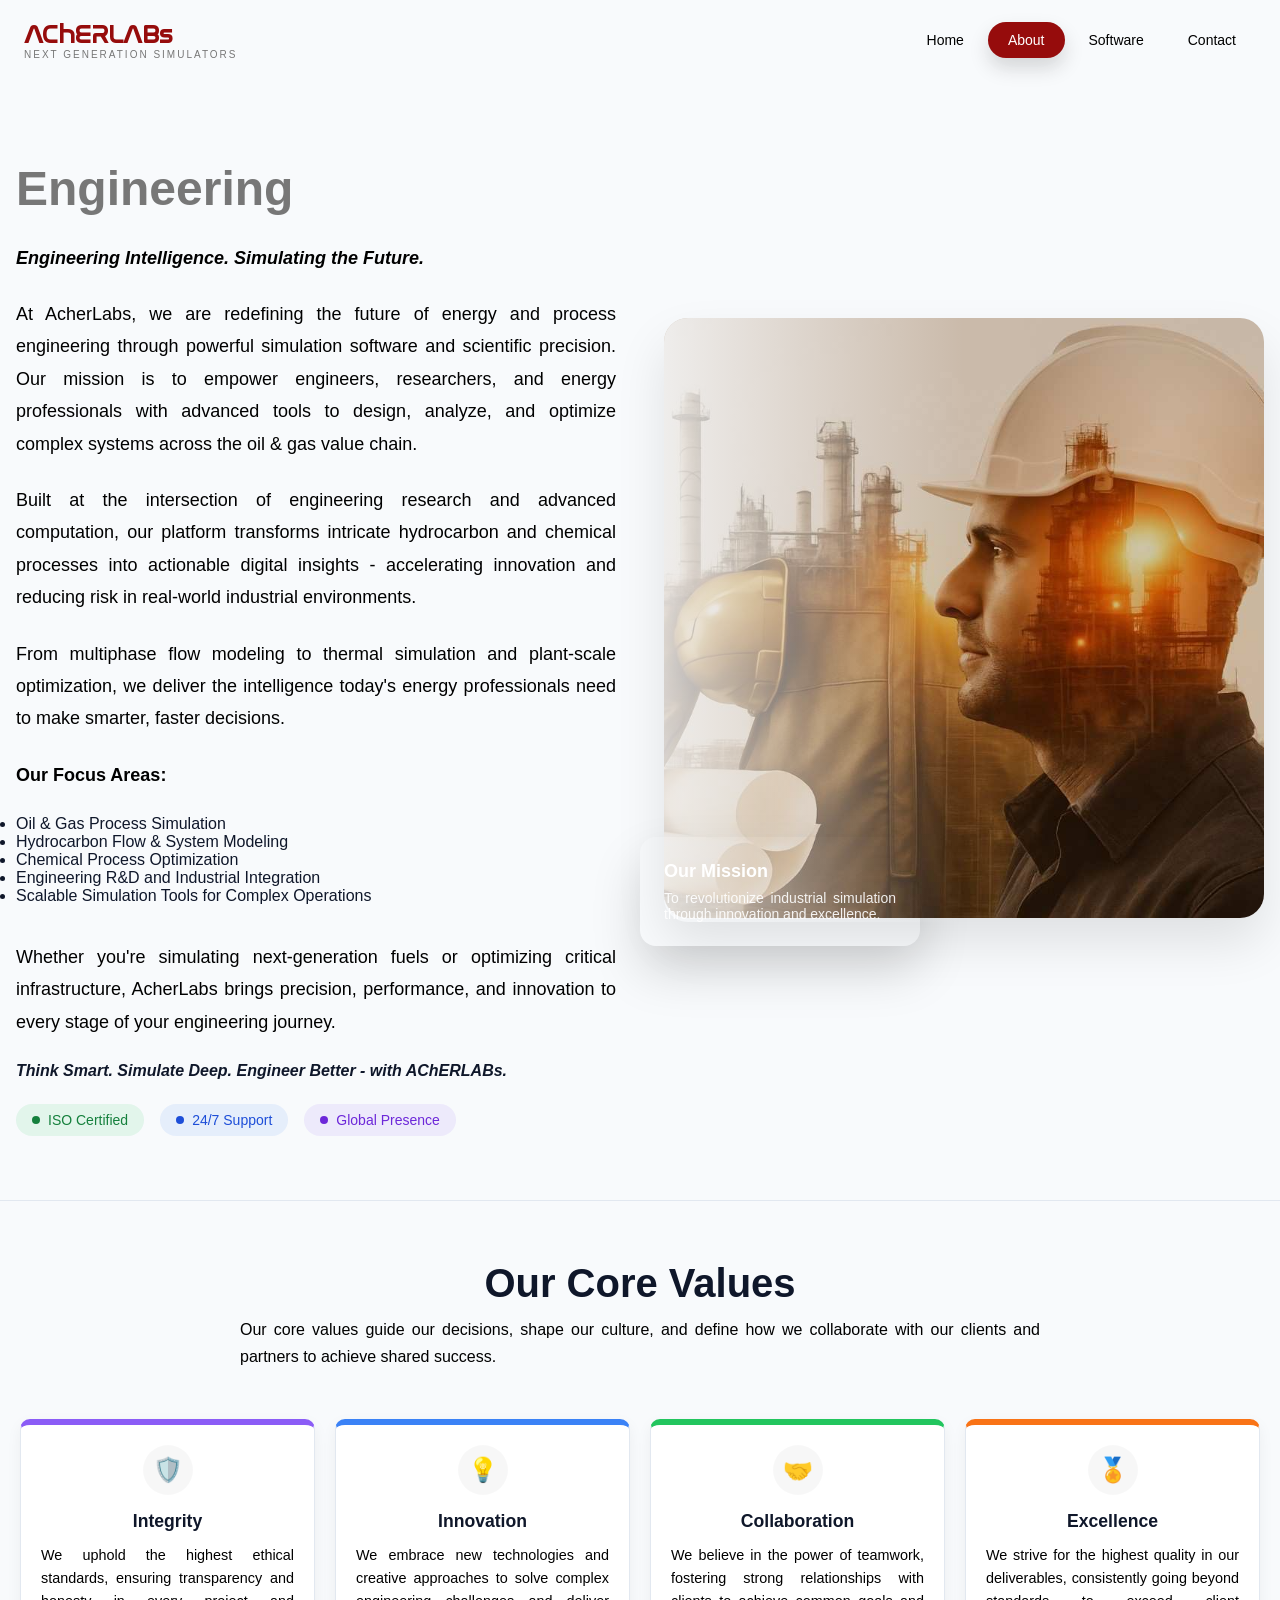
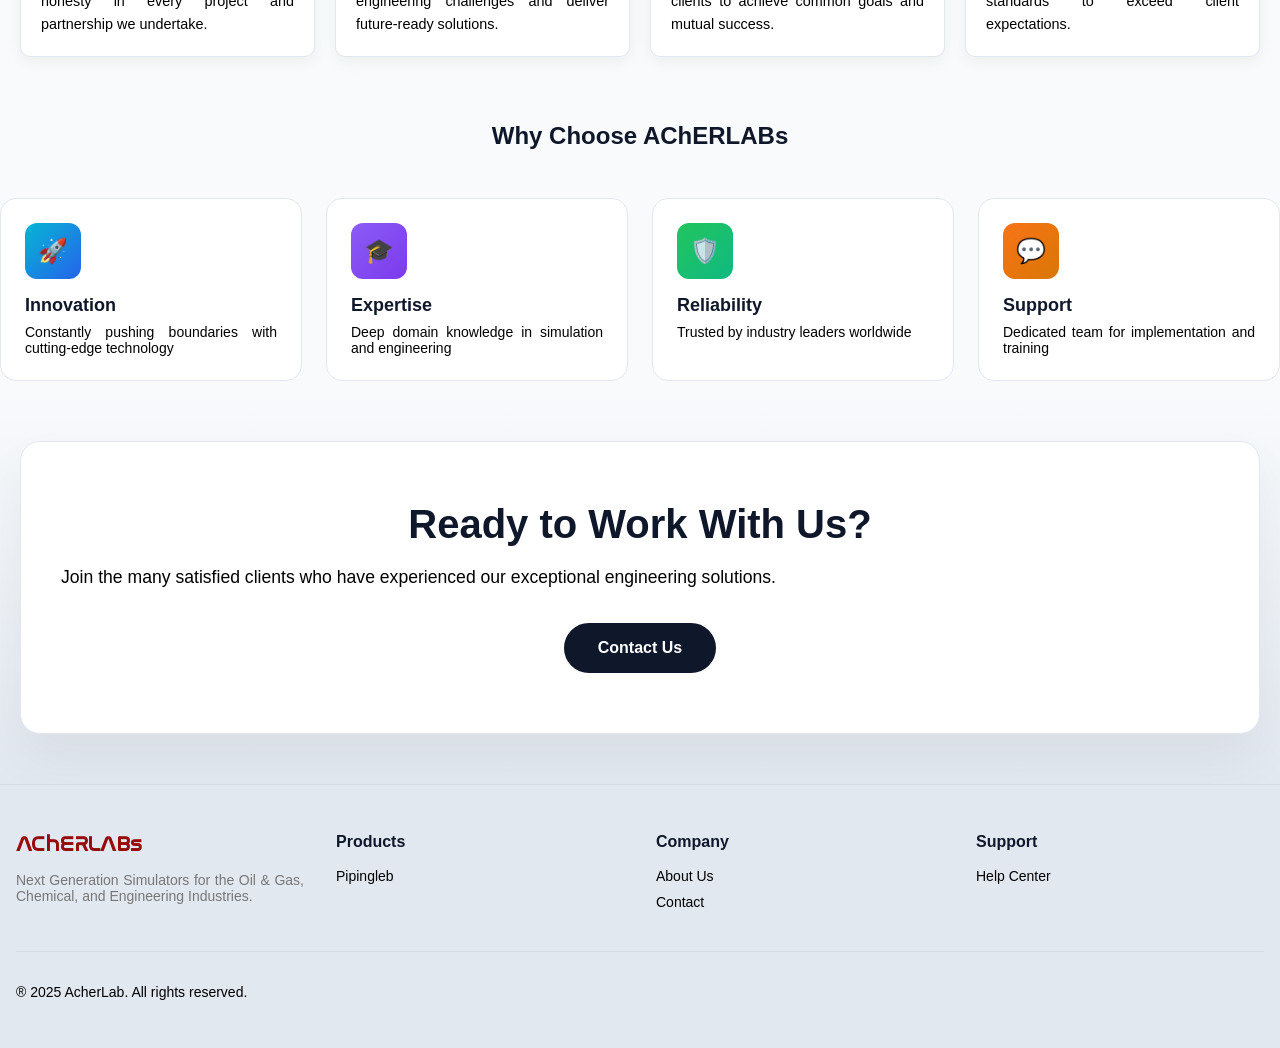
==== commit 6a24f585: "Update about.html" ====
--- a/about.html
+++ b/about.html
@@ -211,7 +211,7 @@
                 <div class="footer-col">
                     <h4>Products</h4>
                     <ul>
-                        <li><a href="software.html">Pipingleb</a></li>
+                        <li><a href="PipingLab.html">Pipingleb</a></li>
                         <!--<li><a href="software.html">Features</a></li>
                         <li><a href="contact.html">Pricing</a></li>
                         <li><a href="#">Updates</a></li>-->
--- a/style.css
+++ b/style.css
@@ -860,7 +860,7 @@
 
 /* Core Values Section */
 .core-values-section {
-    padding: 60px 0;
+    padding: 60px 20px;
     border-top: 1px solid #e2e8f0;
 }
 
@@ -885,6 +885,7 @@
     line-height: 1.7;
 }
 
+/* Desktop View: 4 Columns */
 .values-grid {
     display: grid;
     grid-template-columns: repeat(4, 1fr);
@@ -908,21 +909,10 @@
     border-color: #cbd5e1;
 }
 
-.value-card.purple {
-    border-top: 6px solid #8b5cf6;
-}
-
-.value-card.blue {
-    border-top: 6px solid #3b82f6;
-}
-
-.value-card.green {
-    border-top: 6px solid #22c55e;
-}
-
-.value-card.orange {
-    border-top: 6px solid #f97316;
-}
+.value-card.purple { border-top: 6px solid #8b5cf6; }
+.value-card.blue { border-top: 6px solid #3b82f6; }
+.value-card.green { border-top: 6px solid #22c55e; }
+.value-card.orange { border-top: 6px solid #f97316; }
 
 .value-icon {
     width: 50px;
@@ -947,6 +937,27 @@
     font-size: 0.9rem;
     color: #000000;
     line-height: 1.6;
+}
+
+/* --- RESPONSIVE CODE --- */
+
+/* Mobile & Tablet View (768px se chhoti screen) */
+@media (max-width: 768px) {
+    .values-grid {
+        grid-template-columns: 1fr; /* Ek line mein ek hi value aayegi */
+    }
+
+    .core-values-section {
+        padding: 40px 15px;
+    }
+
+    .cv-header h2 {
+        font-size: 1.75rem;
+    }
+    
+    .value-card {
+        padding: 15px;
+    }
 }
 
 /* Why Choose */
@@ -2063,4 +2074,4 @@
     .quick-links-grid {
         grid-template-columns: 1fr;
     }
-}+}
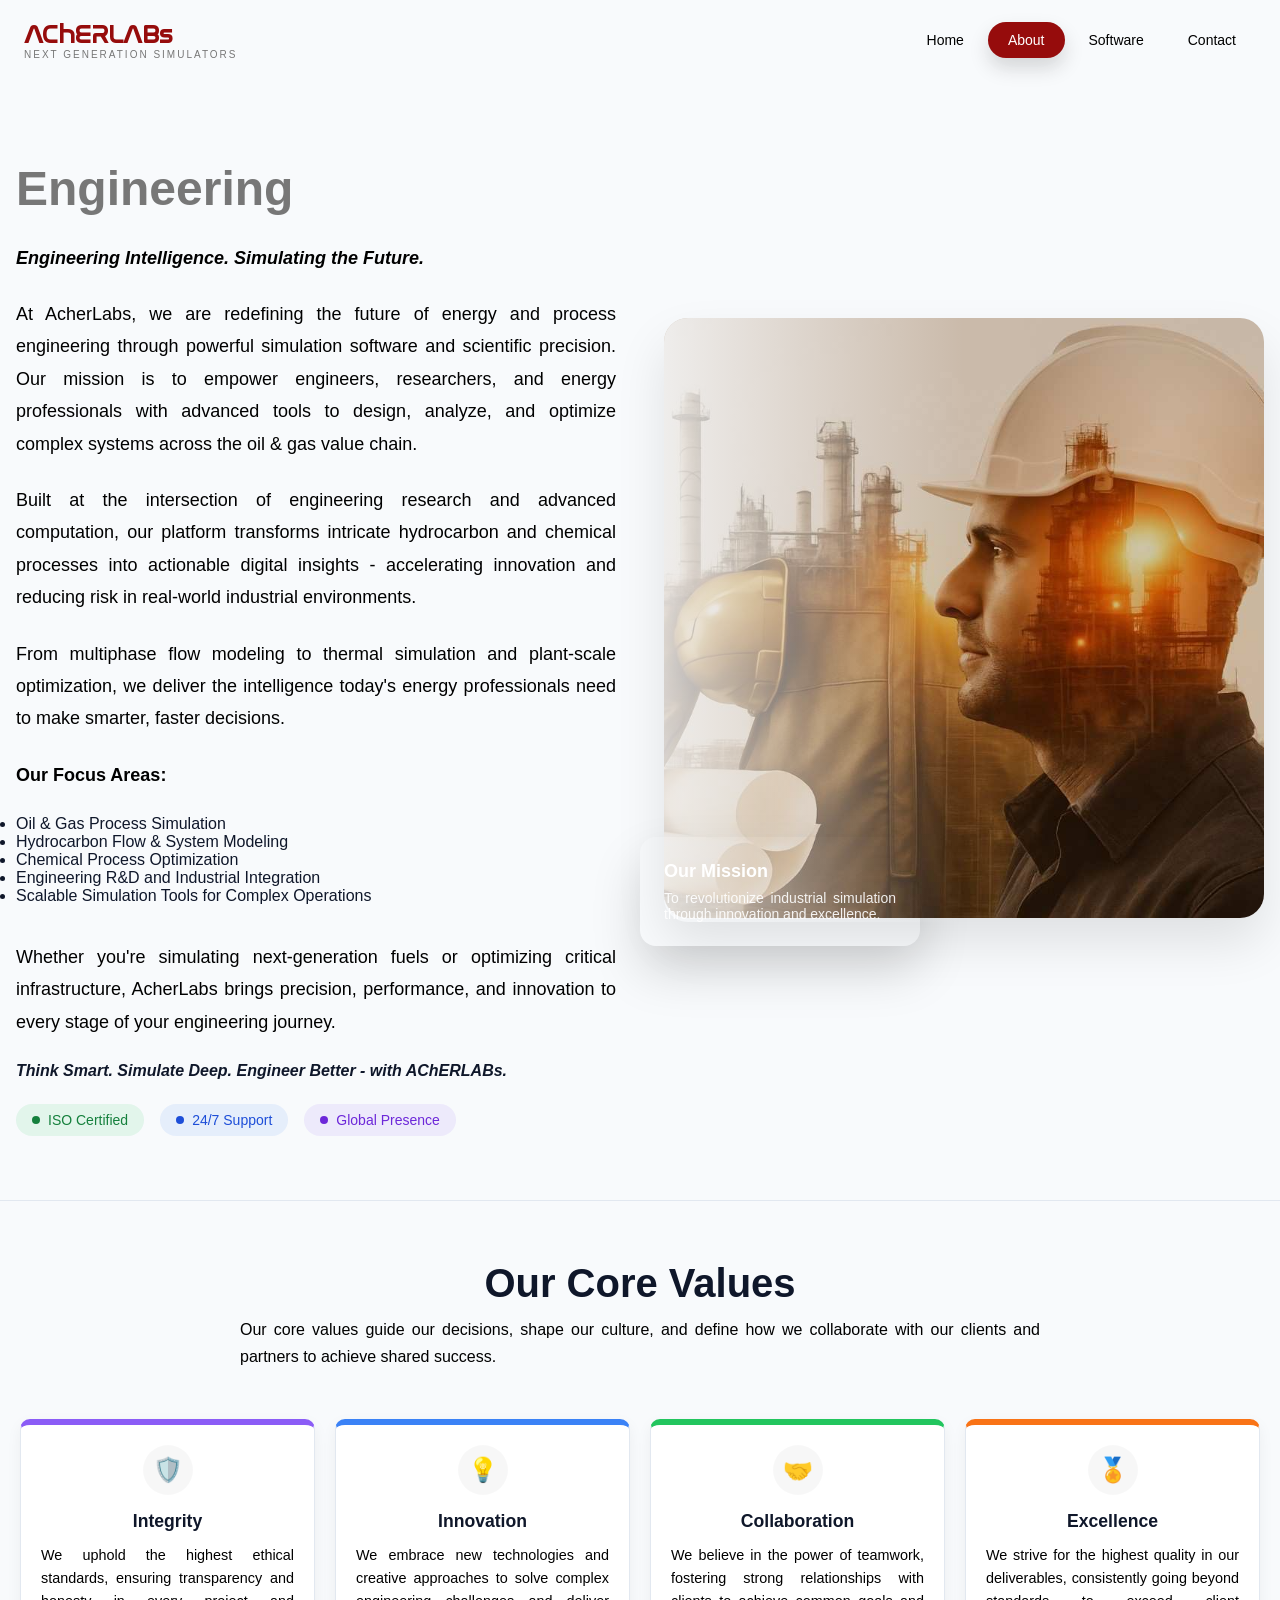
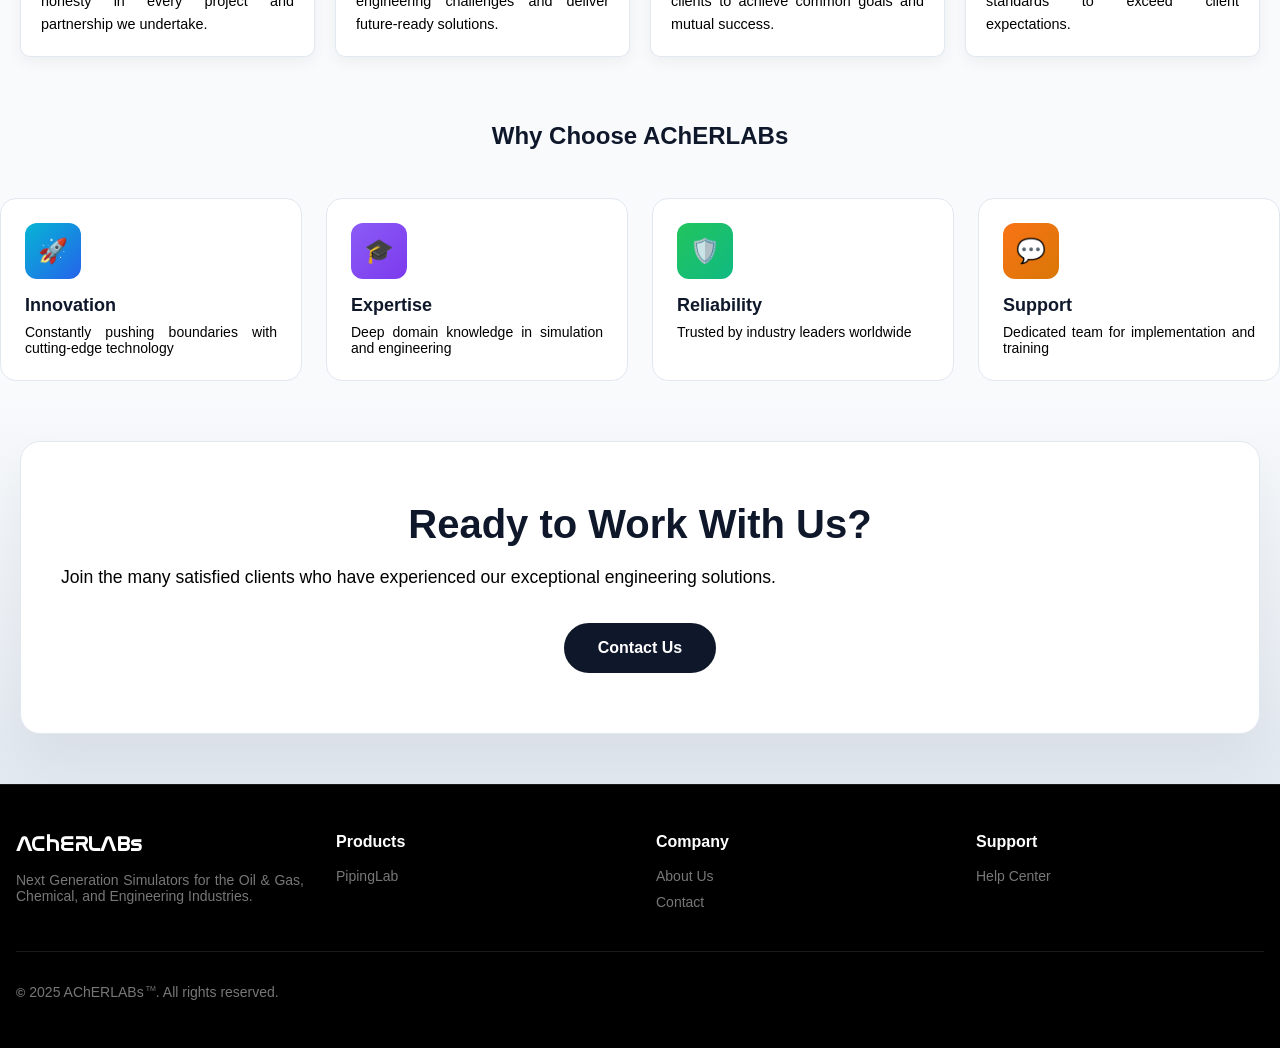
==== commit 44c09903: "Update about.html" ====
--- a/about.html
+++ b/about.html
@@ -211,7 +211,7 @@
                 <div class="footer-col">
                     <h4>Products</h4>
                     <ul>
-                        <li><a href="PipingLab.html">Pipingleb</a></li>
+                        <li><a href="PipingLab.html">PipingLab</a></li>
                         <!--<li><a href="software.html">Features</a></li>
                         <li><a href="contact.html">Pricing</a></li>
                         <li><a href="#">Updates</a></li>-->
@@ -240,7 +240,9 @@
             </div>
             
             <div class="footer-bottom">
-                <p>® 2025 AcherLab. All rights reserved.</p>
+                <p>
+                   <span class="copyright-icon">&copy;</span>2025 AChERLABs<sup class="tm-icon">TM</sup>. All rights reserved.
+                </p>
                 <!--<div class="footer-links">
                     <a href="#">Privacy Policy</a>
                     <a href="#">Terms of Service</a>-->
--- a/style.css
+++ b/style.css
@@ -204,10 +204,10 @@
 
 /* C. Footer */
 footer {
-    background: #e2e8f0;
-    border-top: 1px solid rgba(0, 0, 0, 0.05);
+    background: #000000; /* Background color black kar diya */
+    border-top: 1px solid rgba(255, 255, 255, 0.1); /* Border thoda light kiya black ke liye */
     padding: 48px 16px;
-    color: #334155;
+    color: #777777; /* Default text color grey kar diya */
 }
 
 .footer-container {
@@ -227,12 +227,12 @@
 }
 
 .footer-brand p {
-    color: #777777;
+    color: #777777; /* Description text grey */
     font-size: 14px;
 }
 
 .footer-col h4 {
-    color: #0f172a;
+    color: #ffffff; /* Headings white rakhi hain taaki dikhe */
     font-weight: 600;
     margin-bottom: 16px;
 }
@@ -246,19 +246,19 @@
 }
 
 .footer-col a {
-    color: #000000;
+    color: #777777; /* Links ko grey kiya as per request */
     font-size: 14px;
     text-decoration: none;
     transition: color 0.3s ease;
 }
 
 .footer-col a:hover {
-    color: #0f172a;
+    color: #ffffff; /* Hover karne par white ho jayenge */
 }
 
 .footer-bottom {
     padding-top: 32px;
-    border-top: 1px solid rgba(0, 0, 0, 0.05);
+    border-top: 1px solid rgba(255, 255, 255, 0.1); /* Border light kiya */
     display: flex;
     justify-content: space-between;
     align-items: center;
@@ -267,7 +267,7 @@
 }
 
 .footer-bottom p {
-    color: #000000;
+    color: #777777; /* Copyright text grey */
     font-size: 14px;
 }
 
@@ -277,14 +277,36 @@
 }
 
 .footer-links a {
-    color: #000000;
+    color: #777777; /* Footer bottom links grey */
     font-size: 14px;
     text-decoration: none;
     transition: color 0.3s ease;
 }
 
 .footer-links a:hover {
-    color: #0f172a;
+    color: #ffffff; /* Hover par white */
+}
+
+/* Footer Logo Name Styling */
+.footer-brand .logo-name {
+    font-size: 20px;
+    color: #ffffff; /* White color */
+    font-weight: bold; /* Optional: Name thoda bold karne ke liye */
+}
+
+/* Copyright (C) Symbol - Size Bada Karne ke liye */
+.copyright-icon {
+    font-size: 0.9em; /* size */
+    font-weight: bold;
+    display: inline-block;
+    margin-right: 4px;
+}
+
+/* Trademark (TM) Symbol - Size Chota Karne ke liye */
+.tm-icon {
+    font-size: 0.5em; /* size */
+    vertical-align: super; /* Upar align karega */
+    margin-left: 2px;
 }
 
 /* D. Modals */
@@ -482,15 +504,6 @@
     position: relative;
 }
 
-.image-box {
-    position: relative;
-    border-radius: 10px;
-    overflow: hidden;
-    box-shadow: 0 25px 50px rgba(0,0,0,0.1);
-    background: linear-gradient(to right, #960c0c);
-    padding: 3px;
-}
-
 .image-box img {
     width: 100%;
     height: auto;
@@ -1884,7 +1897,7 @@
     border-color: #3b82f6;
 }
 
-/* ============================================
+"/* ============================================
    7. FORMS & DOWNLOAD STYLES
    ============================================ */
 
@@ -1927,6 +1940,24 @@
     width: 50%;
 }
 
+/* Form Container - Scroll ke liye */
+.download-form-container {
+    max-height: 85vh; /* Screen ki 85% height legi */
+    overflow-y: auto; /* Agar form bada hua toh scroll enable hoga */
+    -webkit-overflow-scrolling: touch; /* iPhone par smooth scroll ke liye */
+    
+    /* Center karne ke liye (Optional) */
+    position: fixed;
+    top: 50%;
+    left: 50%;
+    transform: translate(-50%, -50%);
+    width: 90%;
+    max-width: 400px;
+    background: white;
+    padding: 20px;
+    border-radius: 10px;
+    box-shadow: 0 0 20px rgba(0,0,0,0.2);
+}
 /* ============================================
    8. ANIMATIONS & KEYFRAMES
    ============================================ */
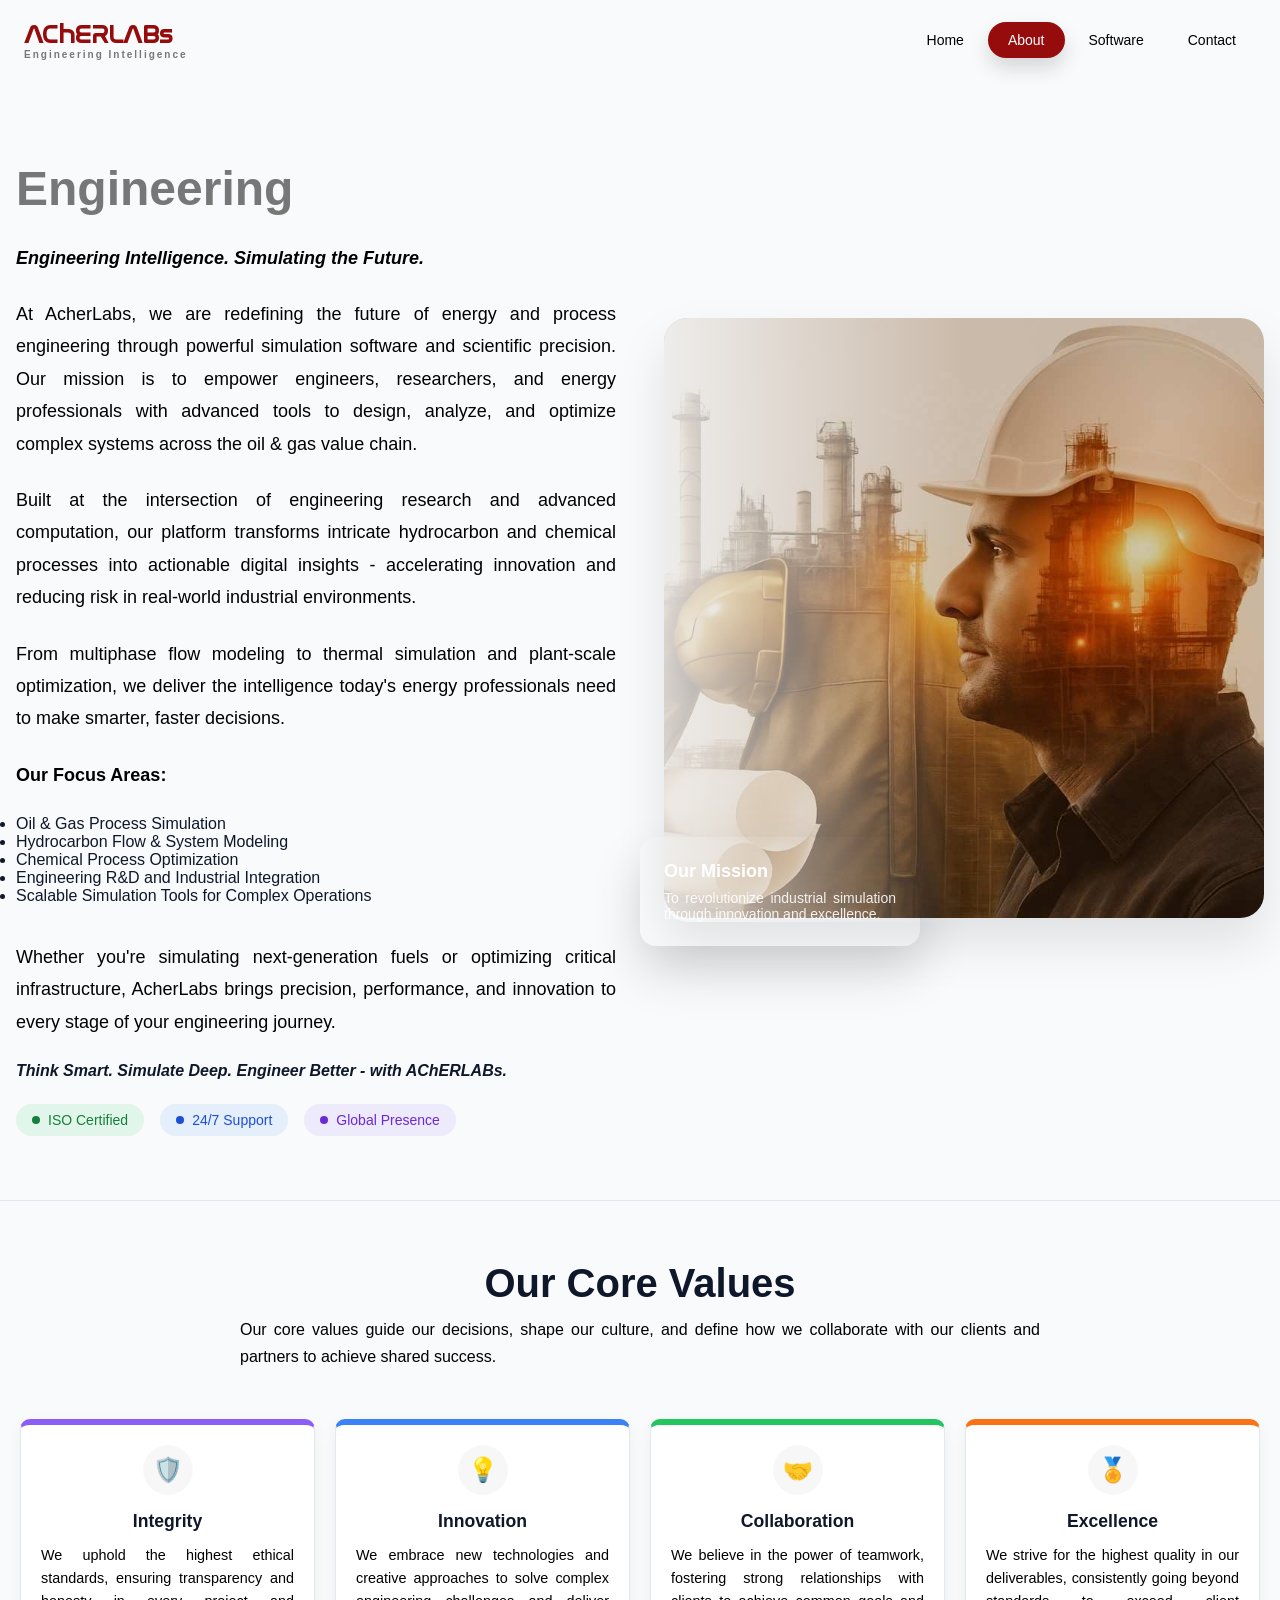
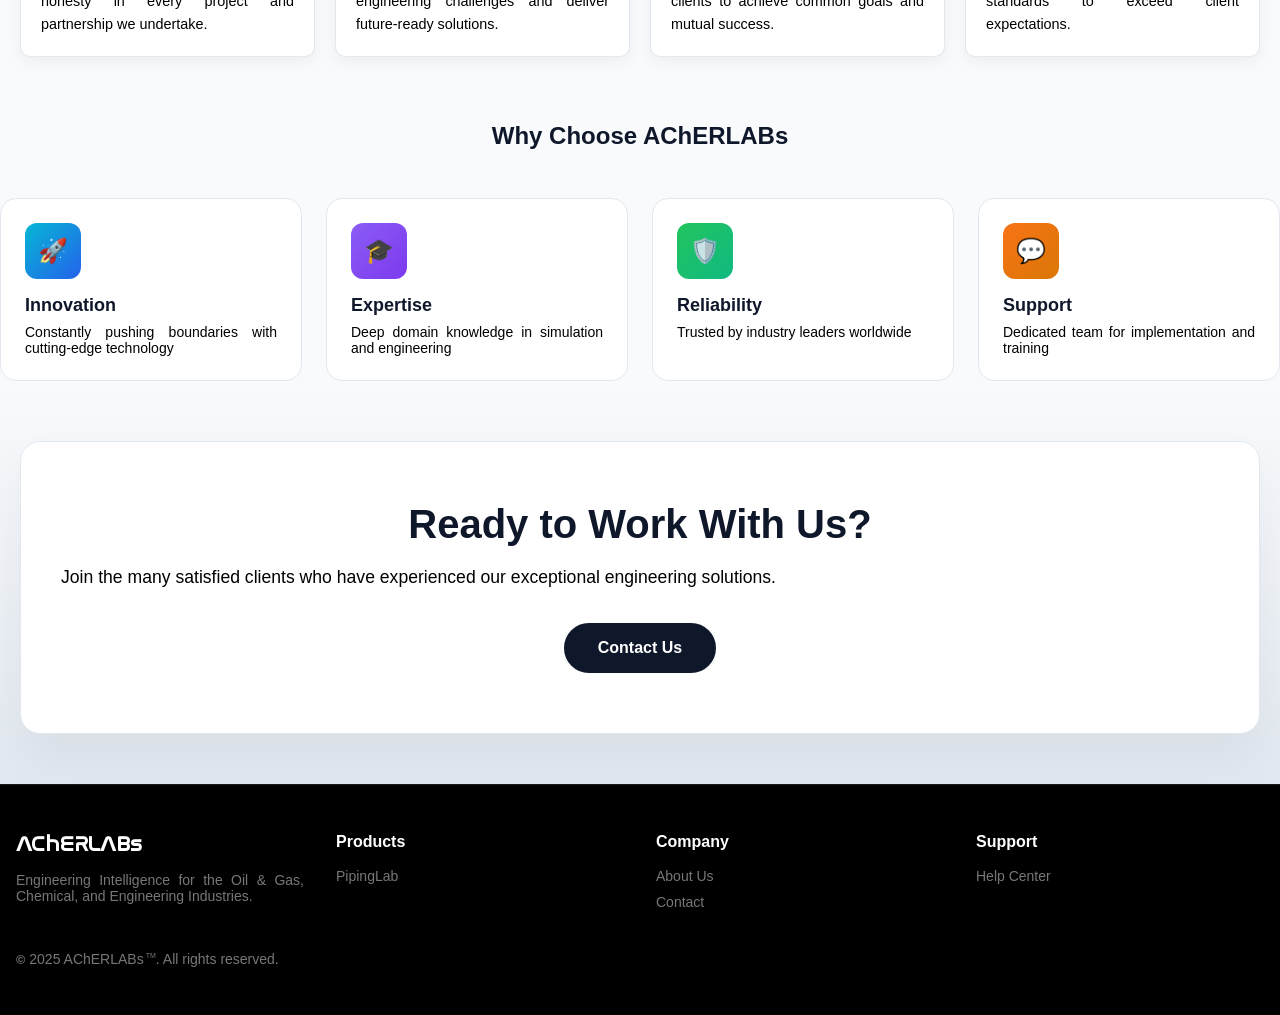
==== commit 153c4e5f: "Update about.html" ====
--- a/about.html
+++ b/about.html
@@ -13,7 +13,7 @@
             <a href="index.html" class="logo-section">
                 <div class="logo-text">
                     <span class="logo-name">AChERLABs</span>
-                    <span class="logo-tagline">NEXT GENERATION SIMULATORS</span>
+                    <span class="logo-tagline">Engineering Intelligence</span>
                 </div>
             </a>
             
@@ -205,7 +205,7 @@
                     <a href="index.html" class="logo-section">
                         <span class="logo-name" style="font-size: 20px;">AChERLABs</span>
                     </a>
-                    <p>Next Generation Simulators for the Oil & Gas, Chemical, and Engineering Industries.</p>
+                    <p>Engineering Intelligence for the Oil & Gas, Chemical, and Engineering Industries.</p>
                 </div>
                 
                 <div class="footer-col">
--- a/style.css
+++ b/style.css
@@ -115,6 +115,8 @@
     font-size: 10px;
     color: #777777;
     letter-spacing: 2px;
+    font-family: "Segoe UI Semibold", "Segoe UI", sans-serif;
+    font-weight: 600; /* Semibold effect ke liye ye bhi add karna achha rehta hai */
 }
 
 .nav-links {
@@ -145,7 +147,7 @@
 .nav-btn.active {
     background: #960c0c;
     color: #fff;
-    box-shadow: 0 10px 20px rgba(0, 0, 0, 0.15); /* Changed to Black */
+    box-shadow: 0 10px 20px rgba(0, 0, 0, 0.15);
 }
 
 .mobile-menu-btn {
@@ -173,7 +175,7 @@
     font-weight: 600;
     border: none;
     cursor: pointer;
-    box-shadow: 0 10px 25px rgba(0, 0, 0, 0.2); /* Changed to Black */
+    box-shadow: 0 10px 25px rgba(0, 0, 0, 0.2);
     transition: all 0.3s ease;
     text-decoration: none;
     display: inline-block;
@@ -181,7 +183,7 @@
 
 .btn-primary:hover {
     transform: scale(1.05);
-    box-shadow: 0 15px 30px rgba(0, 0, 0, 0.3); /* Changed to Black */
+    box-shadow: 0 15px 30px rgba(0, 0, 0, 0.3);
 }
 
 .btn-secondary {
@@ -256,16 +258,23 @@
     color: #ffffff; /* Hover karne par white ho jayenge */
 }
 
-.footer-bottom {
+..footer-bottom {
     padding-top: 32px;
-    border-top: 1px solid rgba(255, 255, 255, 0.1); /* Border light kiya */
-    display: flex;
-    justify-content: space-between;
+    border-top: 1px solid rgba(255, 255, 255, 0.1);
+    display: flex;
     align-items: center;
     flex-wrap: wrap;
     gap: 16px;
 }
 
+/* Responsive Fix: Mobile par Center karega */
+@media (max-width: 768px) {
+    .footer-bottom {
+        justify-content: center; /* Mobile par center aa jayega */
+        text-align: center;
+        width: 100%;
+    }
+}
 .footer-bottom p {
     color: #777777; /* Copyright text grey */
     font-size: 14px;
@@ -362,12 +371,12 @@
     cursor: pointer;
     margin-top: 10px;
     transition: all 0.3s ease;
-    box-shadow: 0 10px 20px rgba(0, 0, 0, 0.15); /* Changed to Black */
+    box-shadow: 0 10px 20px rgba(0, 0, 0, 0.15);
 }
 
 .modal-btn:hover {
     transform: translateY(-2px);
-    box-shadow: 0 15px 30px rgba(0, 0, 0, 0.25); /* Changed to Black */
+    box-shadow: 0 15px 30px rgba(0, 0, 0, 0.25);
 }
 
 /* ============================================
@@ -585,6 +594,7 @@
     flex-wrap: wrap;
 }
 
+/* Desktop Reverse Layout: Text Left, Image Right */
 .industry-row.reverse {
     flex-direction: row-reverse;
 }
@@ -628,7 +638,7 @@
 
 .industry-btn:hover {
     transform: translateY(-3px);
-    box-shadow: 0 10px 20px rgba(0, 0, 0, 0.15); /* Changed to Black */
+    box-shadow: 0 10px 20px rgba(0, 0, 0, 0.15);
 }
 
 .industry-image {
@@ -667,22 +677,35 @@
     box-shadow: 0 10px 20px rgba(0,0,0,0.1);
 }
 
+/* --- RESPONSIVE STYLES (Mobile View) --- */
 @media (max-width: 768px) {
-    .industry-row, .industry-row.reverse {
-        flex-direction: column;
+    /* Mobile par sabse pehle Image, uske baad Text */
+    .industry-row, 
+    .industry-row.reverse {
+        flex-direction: column !important;
         text-align: center;
     }
+
+    /* Number tab center karein jab image ke upar ho */
     .industry-num {
         top: -10px;
         left: 50%;
         transform: translateX(-50%);
     }
+
     .industry-content h3 {
         font-size: 1.5rem;
         margin-top: 20px;
     }
-}
-
+
+    /* Button Center Fix */
+    .industry-btn {
+        display: inline-flex;
+        justify-content: center;
+        align-items: center;
+        text-align: center;
+    }
+}
 /* C. Features Section */
 .features {
     padding: 80px 16px;
@@ -871,7 +894,10 @@
     border-radius: 24px;
 }
 
-/* Core Values Section */
+/* ============================================
+   Core Values Section (Updated)
+   ============================================ */
+
 .core-values-section {
     padding: 60px 20px;
     border-top: 1px solid #e2e8f0;
@@ -898,10 +924,10 @@
     line-height: 1.7;
 }
 
-/* Desktop View: 4 Columns */
+/* Desktop View: 4 Columns (Default) */
 .values-grid {
     display: grid;
-    grid-template-columns: repeat(4, 1fr);
+    grid-template-columns: repeat(4, 1fr); 
     gap: 20px;
 }
 
@@ -952,12 +978,21 @@
     line-height: 1.6;
 }
 
-/* --- RESPONSIVE CODE --- */
-
-/* Mobile & Tablet View (768px se chhoti screen) */
+/* --- RESPONSIVE CODE (Yahan update kiya gaya hai) --- */
+
+/* Tablet View (Jab screen 1024px se chhoti ho) */
+/* Yahan par 2 columns banenge */
+@media (max-width: 1024px) {
+    .values-grid {
+        grid-template-columns: repeat(2, 1fr); 
+    }
+}
+
+/* Mobile View (Jab screen 768px se chhoti ho) */
+/* Yahan par 1 column banega */
 @media (max-width: 768px) {
     .values-grid {
-        grid-template-columns: 1fr; /* Ek line mein ek hi value aayegi */
+        grid-template-columns: 1fr; /* Sirf 1 column (Ek ke neeche ek) */
     }
 
     .core-values-section {
@@ -982,7 +1017,7 @@
     border-radius: 16px;
     background: linear-gradient(to bottom right, #960c0c);
     max-width: 280px;
-    box-shadow: 0 25px 50px rgba(0, 0, 0, 0.15); /* Changed to Black */
+    box-shadow: 0 25px 50px rgba(0, 0, 0, 0.15);
 }
 
 .mission-card h4 {
@@ -1305,7 +1340,7 @@
 
 .cap-header h2 {
     font-size: 3rem;
-    color: #0f172a;
+    color: #777777;
     font-weight: 800;
 }
 
@@ -1347,7 +1382,7 @@
 
 .cap-title {
     font-size: 1.5rem;
-    color: #0f172a;
+    color: #000000;
     margin-bottom: 15px;
     font-weight: 700;
     display: flex;
@@ -1389,7 +1424,7 @@
 
 .section-header h2 {
     font-size: 2.8rem;
-    color: #0f172a;
+    color: #777777;
     font-weight: 800;
 }
 
@@ -1509,7 +1544,7 @@
 .big-text {
     font-size: 3rem;
     font-weight: 800;
-    color: #0f172a;
+    color: #777777;
     line-height: 1.1;
     margin-bottom: 20px;
 }
@@ -1897,7 +1932,7 @@
     border-color: #3b82f6;
 }
 
-"/* ============================================
+/* ============================================
    7. FORMS & DOWNLOAD STYLES
    ============================================ */
 
@@ -1958,6 +1993,7 @@
     border-radius: 10px;
     box-shadow: 0 0 20px rgba(0,0,0,0.2);
 }
+
 /* ============================================
    8. ANIMATIONS & KEYFRAMES
    ============================================ */
@@ -2006,6 +2042,14 @@
         color: #0f172a;
     }
 
+    /* Button Center Fix */
+    .btn, .btn-primary, .btn-secondary, .nav-btn, .industry-btn, .modal-btn, button {
+        text-align: center !important;
+        justify-content: center !important;
+        display: inline-flex; /* Flex ensures perfect centering */
+        align-items: center;
+    }
+
     /* Hero Adjustments */
     .hero h1 {
         font-size: 2rem;
@@ -2050,6 +2094,23 @@
     .cap-grid {
         grid-template-columns: 1fr;
         gap: 40px;
+    }
+
+    /* FIX: Industries Image First, Text Second on Mobile */
+    /* Since HTML is Text -> Image, we use column-reverse to show Image -> Text */
+    .industry-row, .industry-row.reverse {
+        flex-direction: column-reverse !important; 
+        text-align: center;
+    }
+    
+    .industry-num {
+        top: -10px;
+        left: 50%;
+        transform: translateX(-50%);
+    }
+    .industry-content h3 {
+        font-size: 1.5rem;
+        margin-top: 20px;
     }
 
     /* Specific Layout Fixes */
@@ -2071,6 +2132,7 @@
     .footer-bottom {
         flex-direction: column;
         text-align: center;
+        justify-content: center; /* Center content on mobile */
     }
 
     /* Modal Mobile Fix */
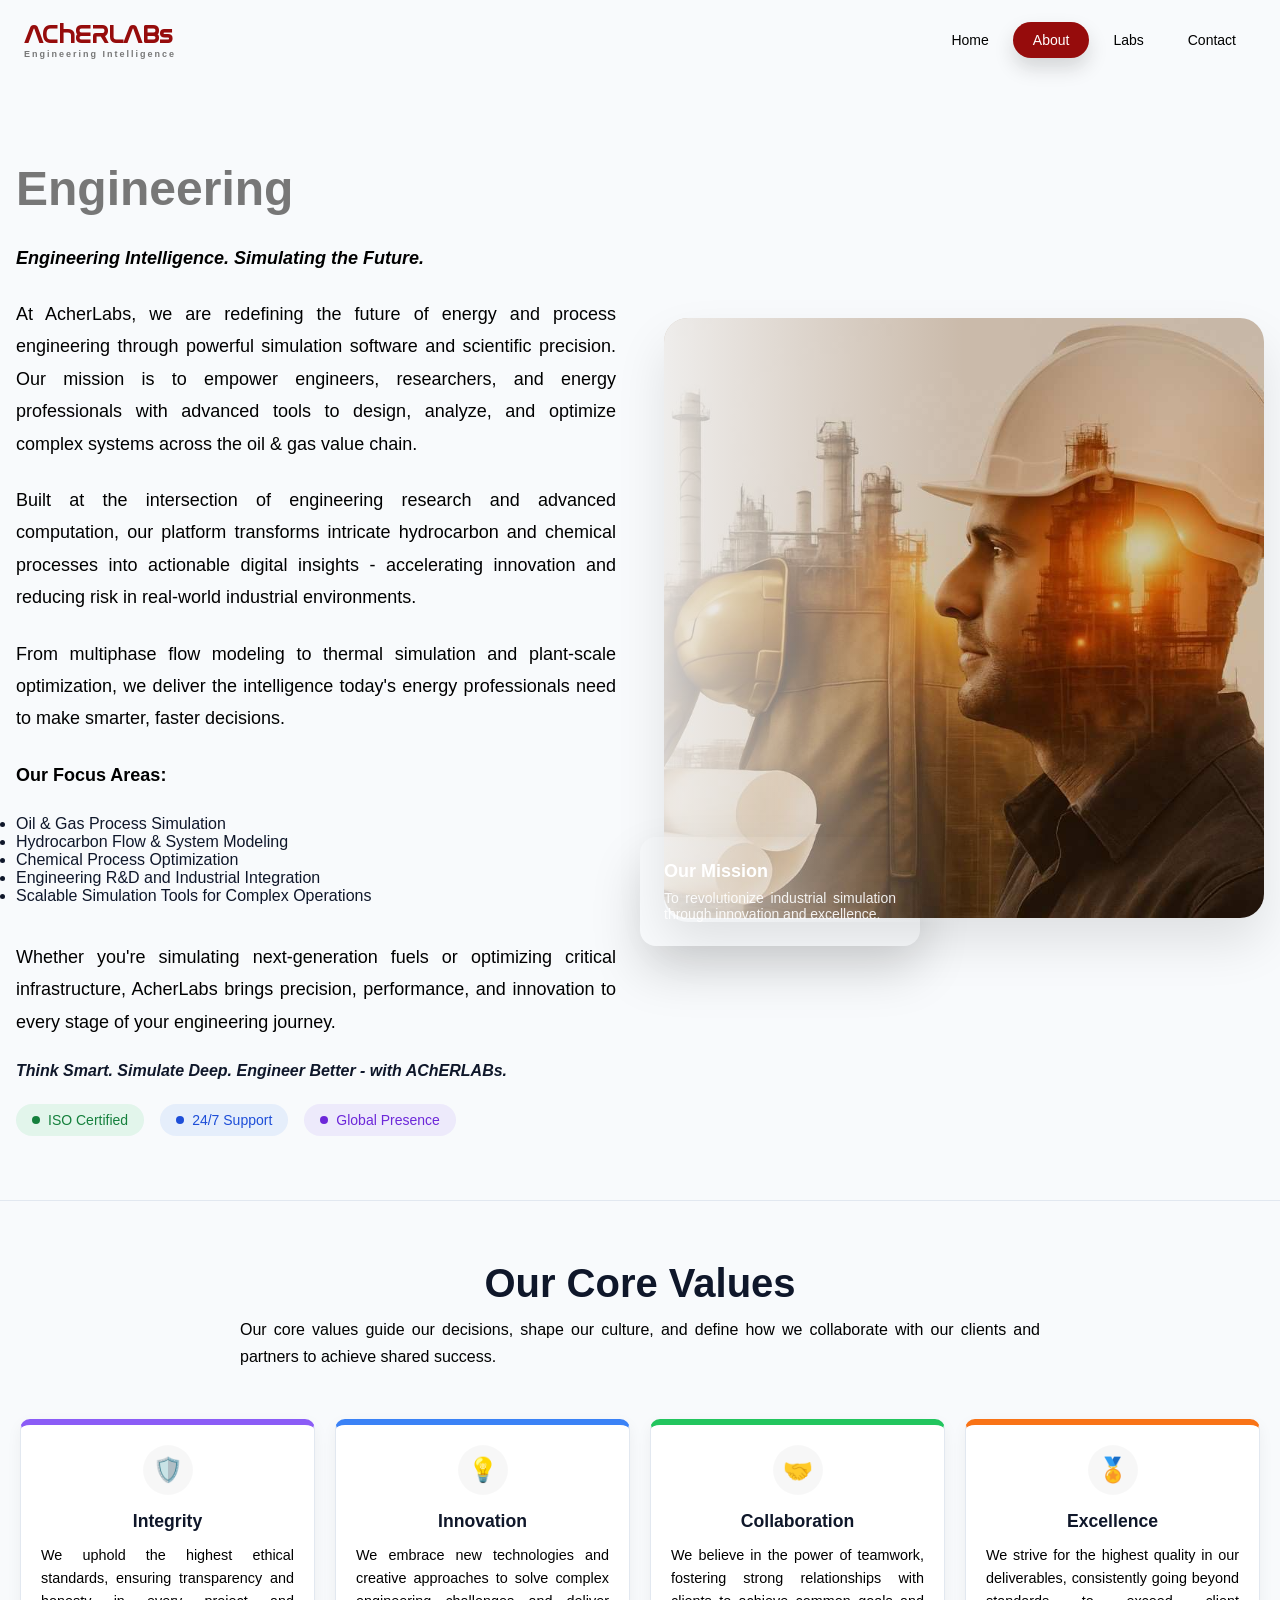
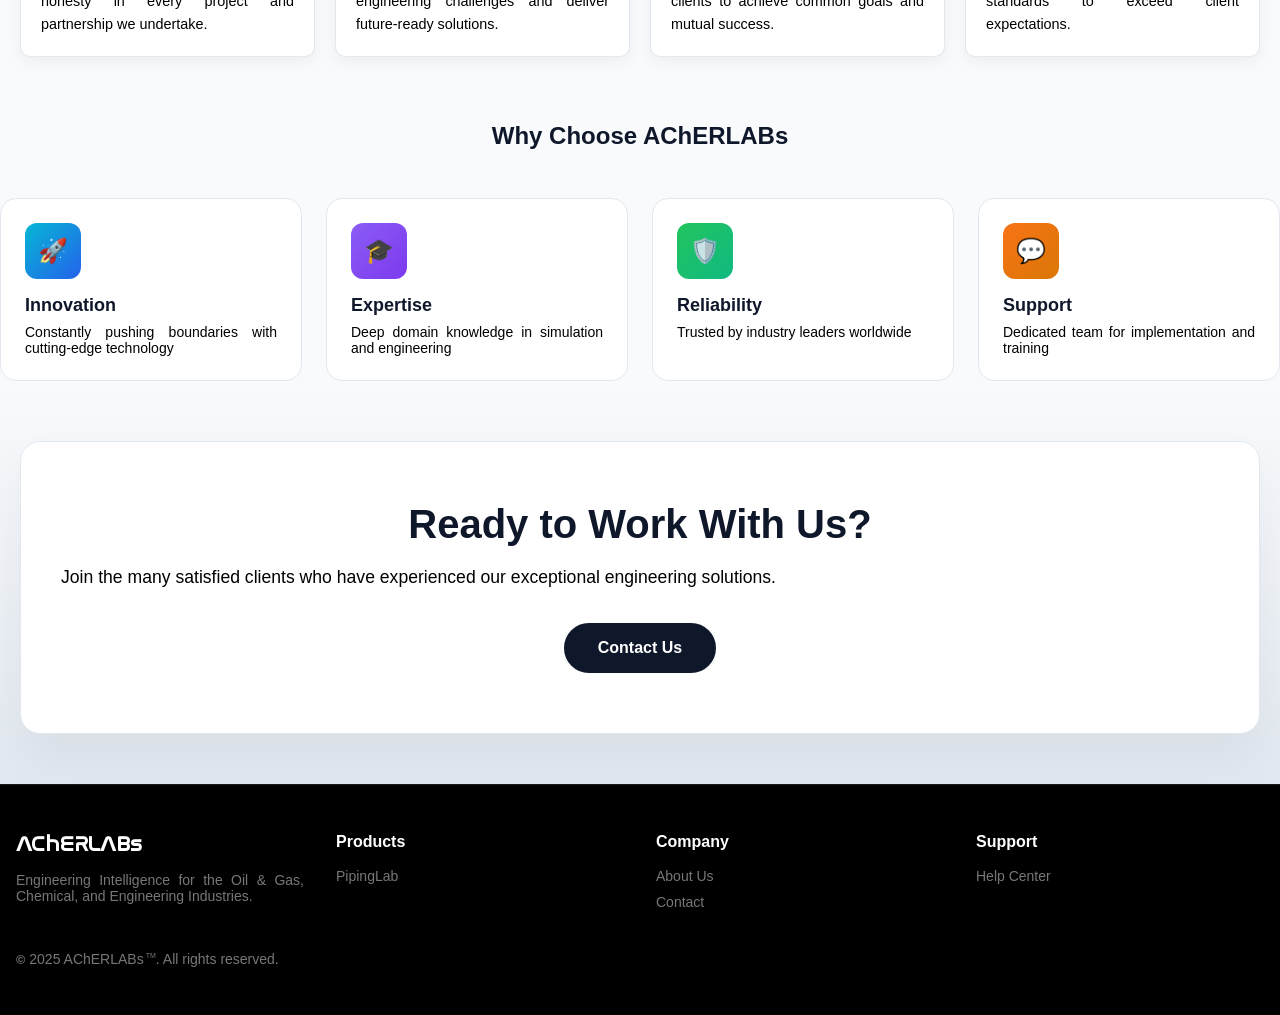
==== commit 8653efa8: "Update about.html" ====
--- a/about.html
+++ b/about.html
@@ -21,7 +21,7 @@
             <div class="nav-links">
                 <a href="index.html" class="nav-btn">Home</a>
                 <a href="about.html" class="nav-btn active">About</a>
-                <a href="software.html" class="nav-btn">Software</a>
+                <a href="software.html" class="nav-btn">Labs</a>
                 <a href="contact.html" class="nav-btn">Contact</a>
             </div>
             
--- a/style.css
+++ b/style.css
@@ -27,6 +27,7 @@
          url('fonts/Nasalization-Regular.woff') format('woff');
     font-weight: normal;
     font-style: normal;
+    font-display: swap; /* Optimized loading ke liye */
 }
 
 * {
@@ -112,7 +113,7 @@
 }
 
 .logo-tagline {
-    font-size: 10px;
+    font-size: 9px;
     color: #777777;
     letter-spacing: 2px;
     font-family: "Segoe UI Semibold", "Segoe UI", sans-serif;
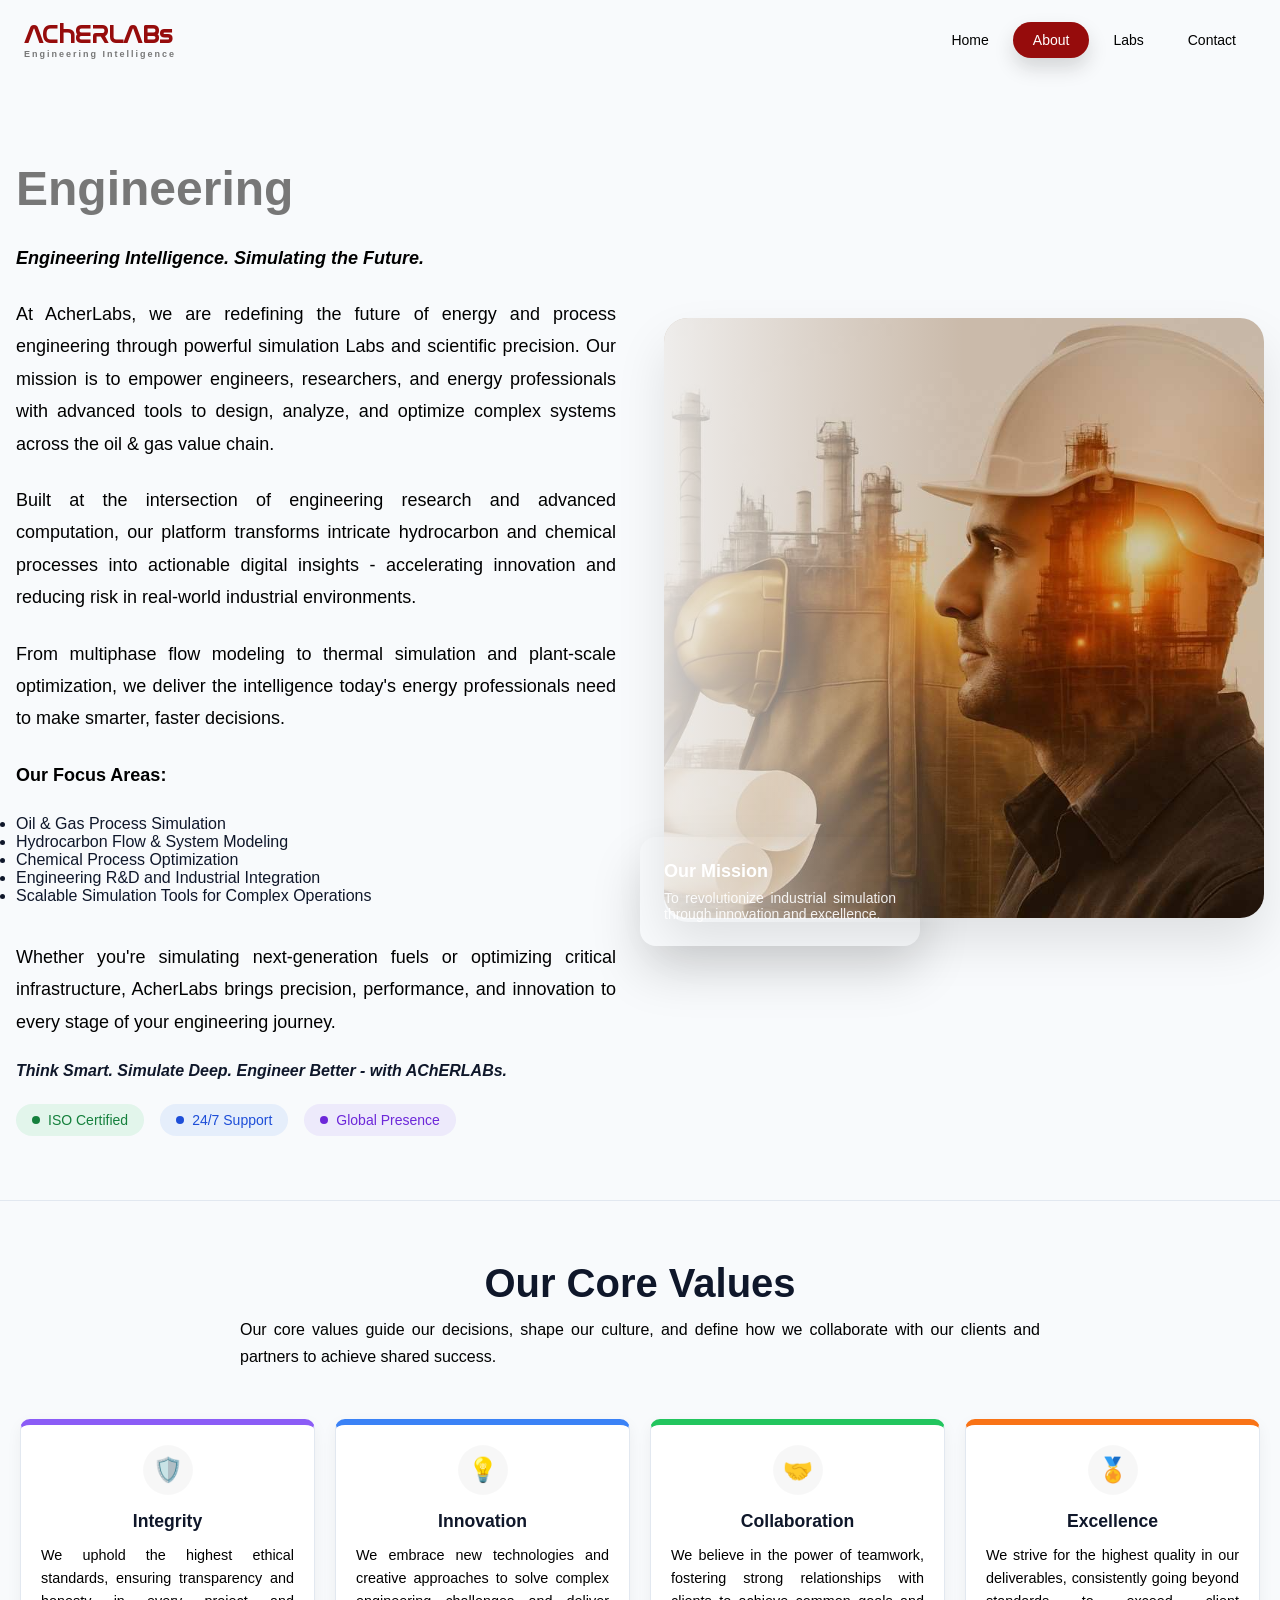
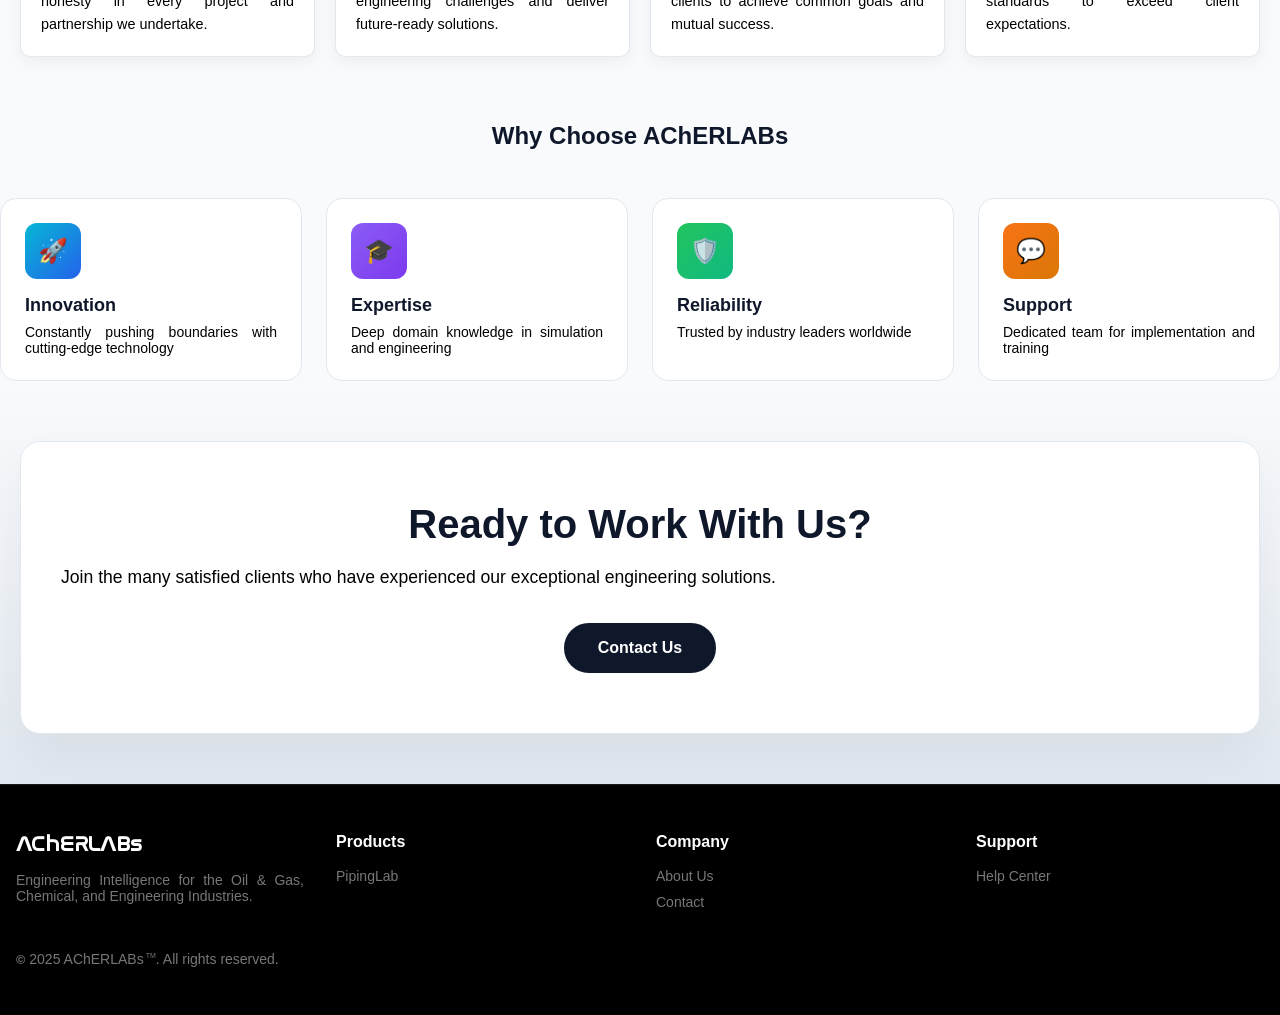
==== commit d149fdbb: "Update about.html" ====
--- a/about.html
+++ b/about.html
@@ -21,7 +21,7 @@
             <div class="nav-links">
                 <a href="index.html" class="nav-btn">Home</a>
                 <a href="about.html" class="nav-btn active">About</a>
-                <a href="software.html" class="nav-btn">Labs</a>
+                <a href="Labs.html" class="nav-btn">Labs</a>
                 <a href="contact.html" class="nav-btn">Contact</a>
             </div>
             
@@ -45,7 +45,7 @@
 
                     <p class="tagline"><strong><span class="italic-text">Engineering Intelligence. Simulating the Future.</span></strong></p>
 
-                    <p>At AcherLabs, we are redefining the future of energy and process engineering through powerful simulation software and scientific precision. Our mission is to empower engineers, researchers, and energy professionals with advanced tools to design, analyze, and optimize complex systems across the oil & gas value chain.</p>
+                    <p>At AcherLabs, we are redefining the future of energy and process engineering through powerful simulation Labs and scientific precision. Our mission is to empower engineers, researchers, and energy professionals with advanced tools to design, analyze, and optimize complex systems across the oil & gas value chain.</p>
 
                     <p>Built at the intersection of engineering research and advanced computation, our platform transforms intricate hydrocarbon and chemical processes into actionable digital insights - accelerating innovation and reducing risk in real-world industrial environments.</p>
 
@@ -212,7 +212,7 @@
                     <h4>Products</h4>
                     <ul>
                         <li><a href="PipingLab.html">PipingLab</a></li>
-                        <!--<li><a href="software.html">Features</a></li>
+                        <!--<li><a href="Labs.html">Features</a></li>
                         <li><a href="contact.html">Pricing</a></li>
                         <li><a href="#">Updates</a></li>-->
                     </ul>
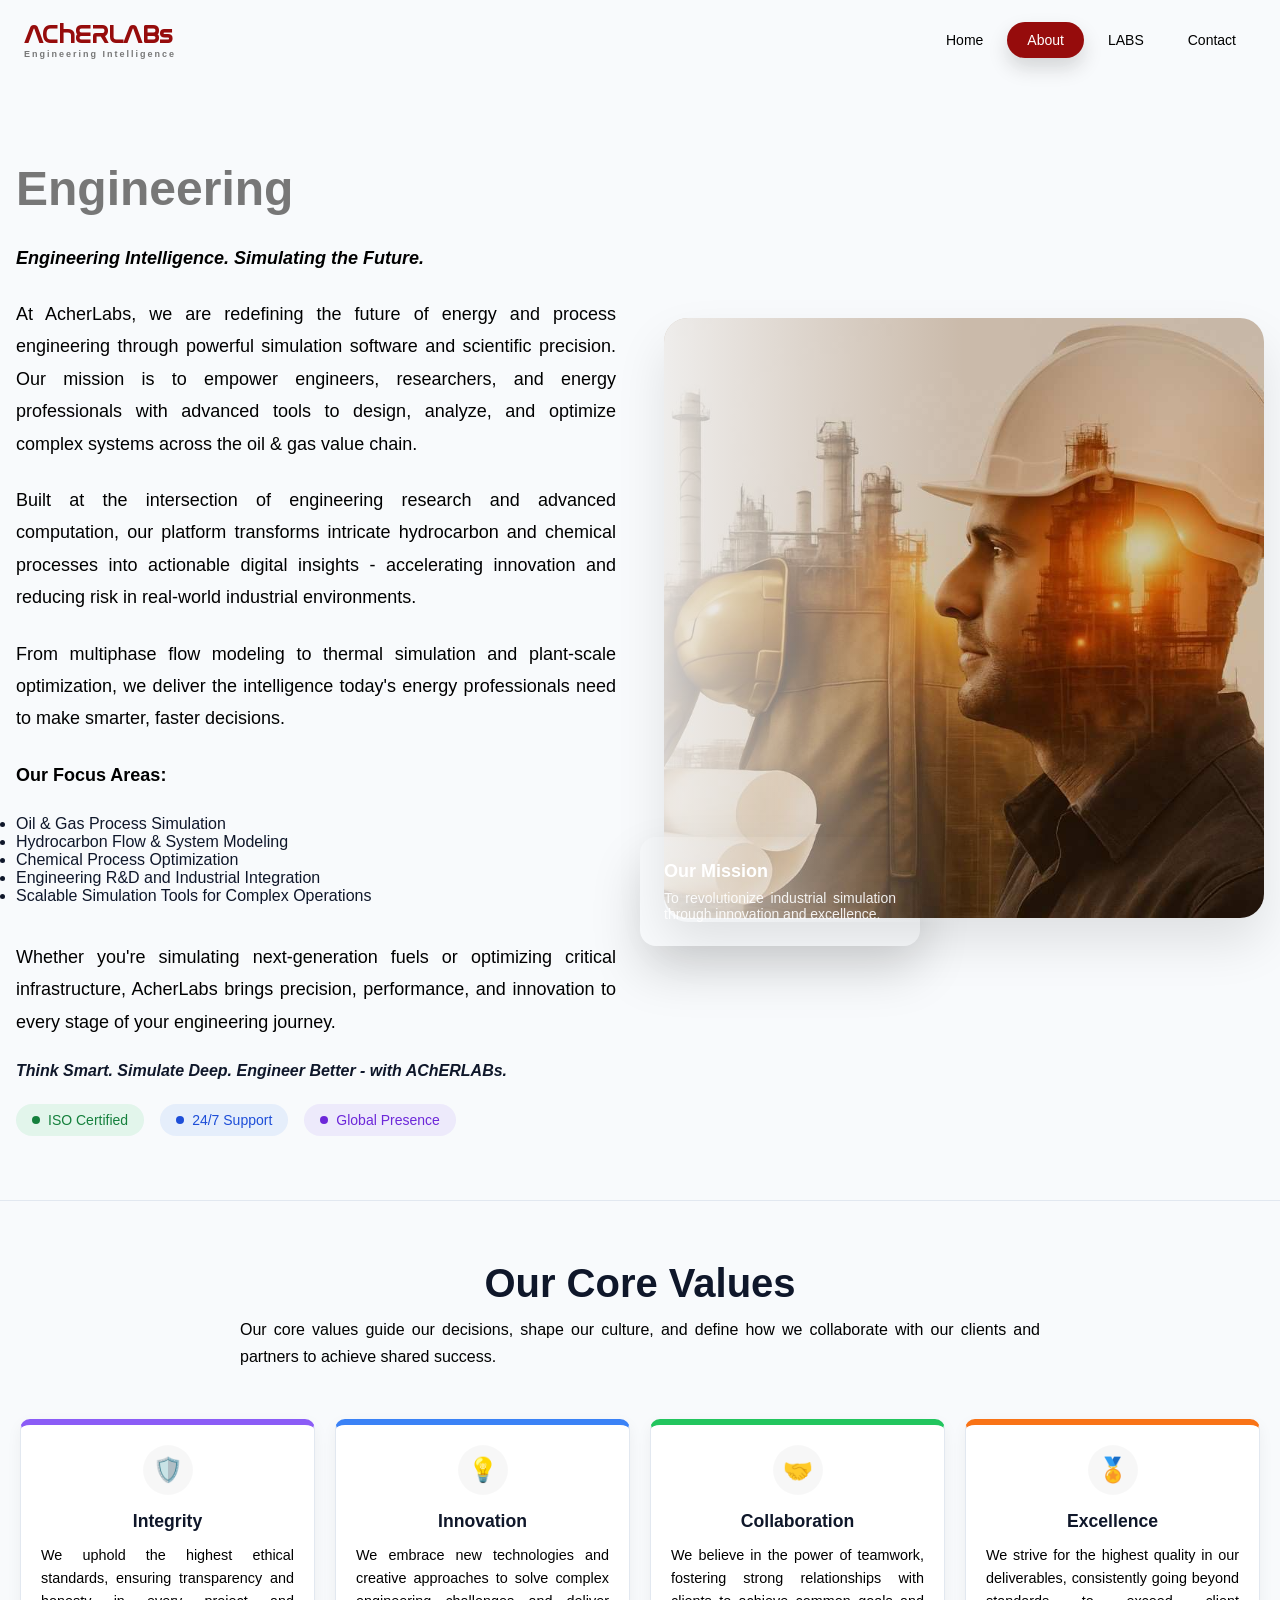
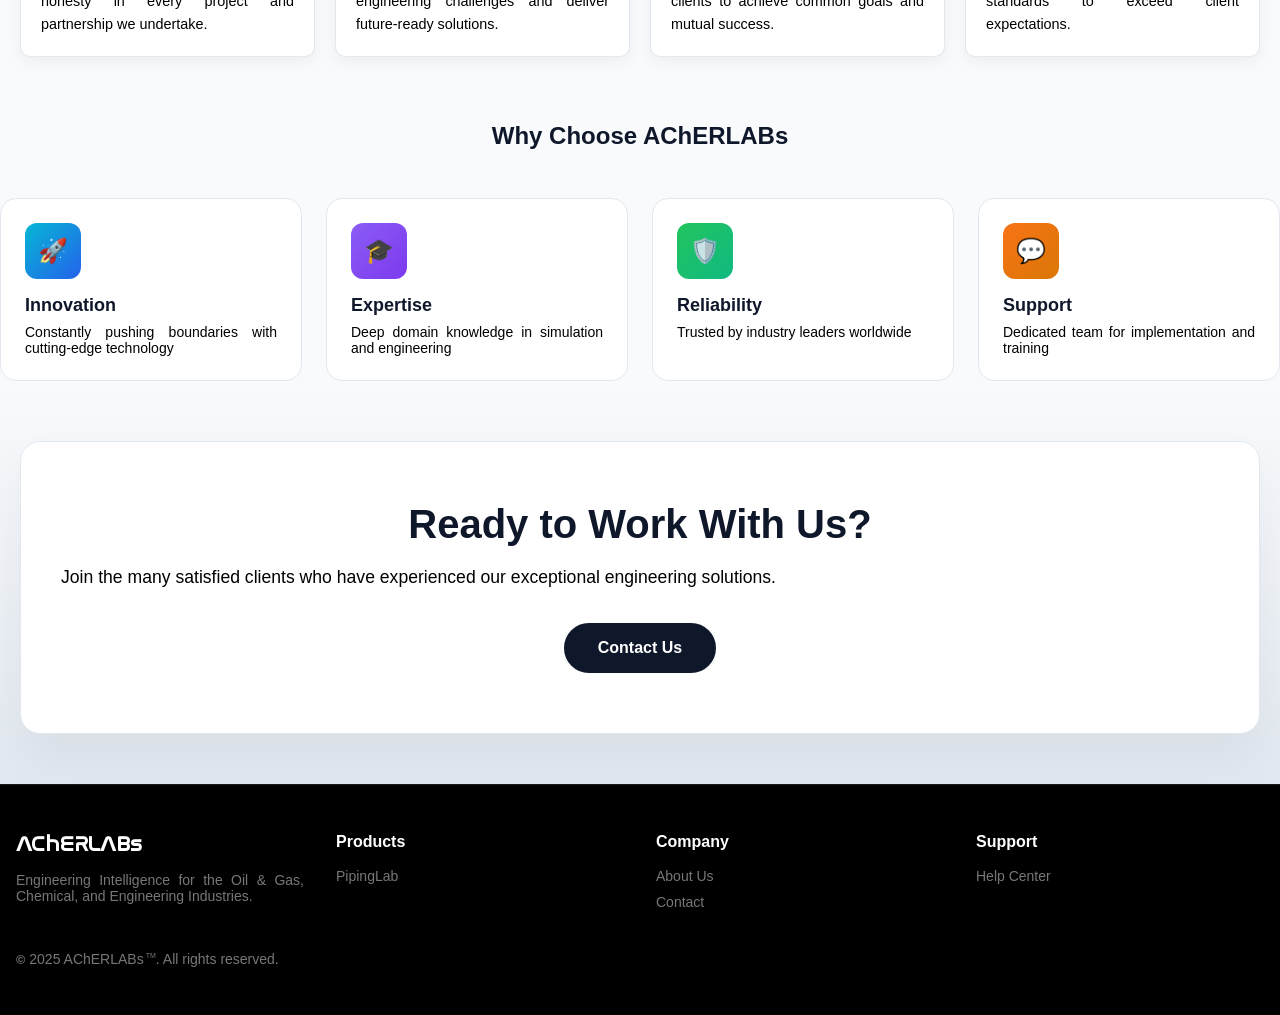
==== commit 16bdd14d: "Update about.html" ====
--- a/about.html
+++ b/about.html
@@ -21,7 +21,7 @@
             <div class="nav-links">
                 <a href="index.html" class="nav-btn">Home</a>
                 <a href="about.html" class="nav-btn active">About</a>
-                <a href="Labs.html" class="nav-btn">Labs</a>
+                <a href="LABS.html" class="nav-btn">LABS</a>
                 <a href="contact.html" class="nav-btn">Contact</a>
             </div>
             
@@ -45,7 +45,7 @@
 
                     <p class="tagline"><strong><span class="italic-text">Engineering Intelligence. Simulating the Future.</span></strong></p>
 
-                    <p>At AcherLabs, we are redefining the future of energy and process engineering through powerful simulation Labs and scientific precision. Our mission is to empower engineers, researchers, and energy professionals with advanced tools to design, analyze, and optimize complex systems across the oil & gas value chain.</p>
+                    <p>At AcherLabs, we are redefining the future of energy and process engineering through powerful simulation software and scientific precision. Our mission is to empower engineers, researchers, and energy professionals with advanced tools to design, analyze, and optimize complex systems across the oil & gas value chain.</p>
 
                     <p>Built at the intersection of engineering research and advanced computation, our platform transforms intricate hydrocarbon and chemical processes into actionable digital insights - accelerating innovation and reducing risk in real-world industrial environments.</p>
 
@@ -212,7 +212,7 @@
                     <h4>Products</h4>
                     <ul>
                         <li><a href="PipingLab.html">PipingLab</a></li>
-                        <!--<li><a href="Labs.html">Features</a></li>
+                        <!--<li><a href="LABS.html">Features</a></li>
                         <li><a href="contact.html">Pricing</a></li>
                         <li><a href="#">Updates</a></li>-->
                     </ul>
--- a/style.css
+++ b/style.css
@@ -10,7 +10,7 @@
    2. REUSABLE COMPONENTS
    3. PAGE: HOME
    4. PAGE: ABOUT
-   5. PAGE: SOFTWARE
+   5. PAGE: LABS
    6. PAGE: CONTACT
    7. FORMS & DOWNLOAD STYLES
    8. ANIMATIONS & KEYFRAMES
@@ -1159,16 +1159,16 @@
 }
 
 /* ============================================
-   5. PAGE: SOFTWARE
+   5. PAGE: LABS
    ============================================ */
 
-.software-page {
+.LABS-page {
     padding-top: 96px;
     background: #f8fafc;
     min-height: 100vh;
 }
 
-.software-container {
+.LABS-container {
     max-width: 1280px;
     margin: 0 auto;
     padding: 64px 16px;
@@ -1645,14 +1645,14 @@
     background-clip: text;
 }
 
-.software-features-grid {
+.LABS-features-grid {
     display: grid;
     grid-template-columns: repeat(3, 1fr);
     gap: 24px;
     margin-bottom: 80px;
 }
 
-.software-feature {
+.LABS-feature {
     padding: 24px;
     border-radius: 16px;
     background: #ffffff;
@@ -1660,13 +1660,13 @@
     transition: all 0.3s ease;
 }
 
-.software-feature:hover {
+.LABS-feature:hover {
     border-color: #3b82f6;
     transform: translateY(-4px);
     box-shadow: 0 10px 20px rgba(0,0,0,0.05);
 }
 
-.software-feature .num {
+.LABS-feature .num {
     width: 40px;
     height: 40px;
     border-radius: 8px;
@@ -1680,18 +1680,18 @@
     transition: transform 0.3s ease;
 }
 
-.software-feature:hover .num {
+.LABS-feature:hover .num {
     transform: scale(1.1);
 }
 
-.software-feature h3 {
+.LABS-feature h3 {
     font-size: 18px;
     font-weight: 600;
     color: #0f172a;
     margin-bottom: 8px;
 }
 
-.software-feature p {
+.LABS-feature p {
     color: #000000;
     font-size: 14px;
     line-height: 1.6;
@@ -2086,7 +2086,7 @@
     .why-grid {
         grid-template-columns: 1fr;
     }
-    .software-features-grid {
+    .LABS-features-grid {
         grid-template-columns: 1fr;
     }
     .contact-grid {
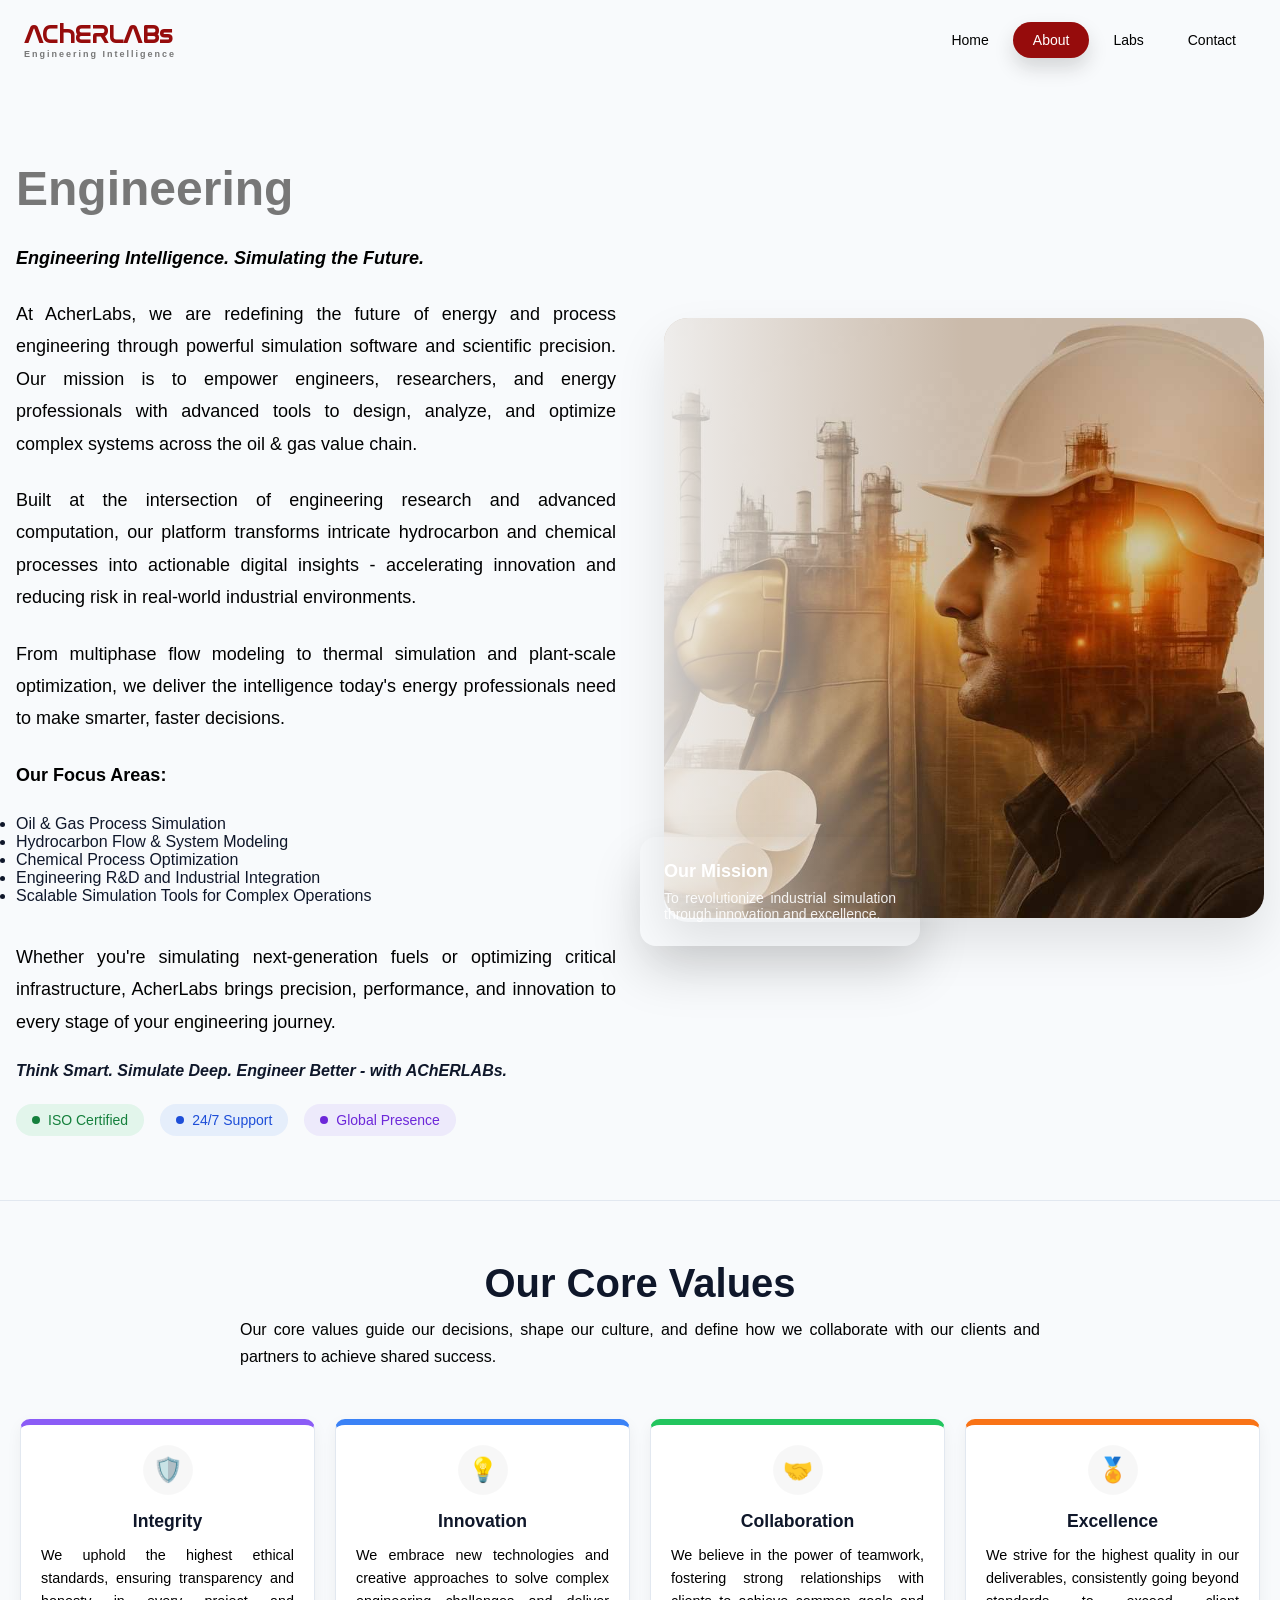
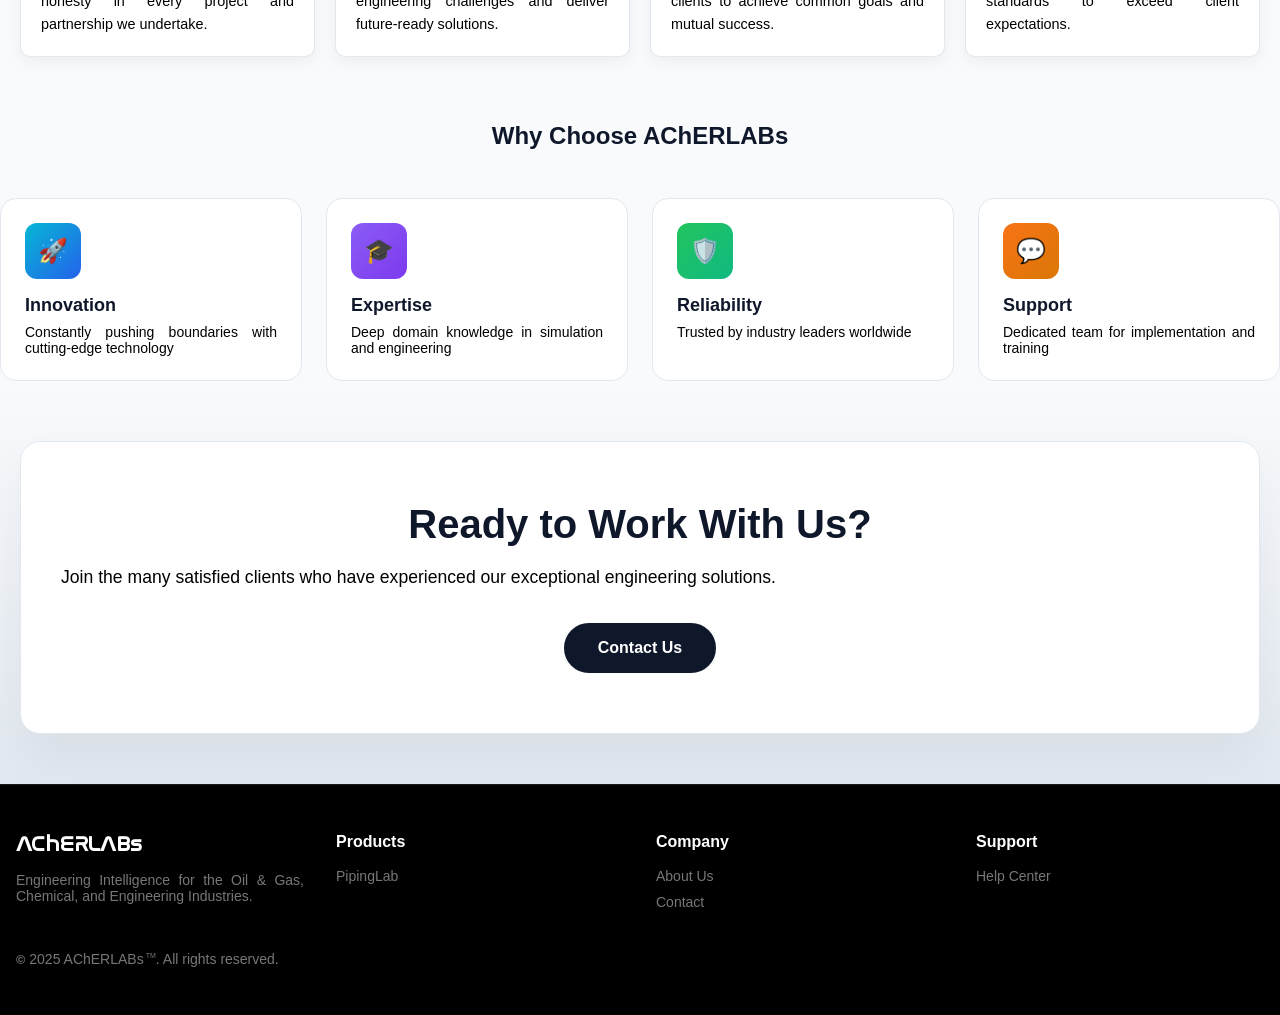
==== commit 7d77d0c3: "Update about.html" ====
--- a/about.html
+++ b/about.html
@@ -21,7 +21,7 @@
             <div class="nav-links">
                 <a href="index.html" class="nav-btn">Home</a>
                 <a href="about.html" class="nav-btn active">About</a>
-                <a href="LABS.html" class="nav-btn">LABS</a>
+                <a href="Labs.html" class="nav-btn">Labs</a>
                 <a href="contact.html" class="nav-btn">Contact</a>
             </div>
             
@@ -212,7 +212,7 @@
                     <h4>Products</h4>
                     <ul>
                         <li><a href="PipingLab.html">PipingLab</a></li>
-                        <!--<li><a href="LABS.html">Features</a></li>
+                        <!--<li><a href="Labs.html">Features</a></li>
                         <li><a href="contact.html">Pricing</a></li>
                         <li><a href="#">Updates</a></li>-->
                     </ul>
